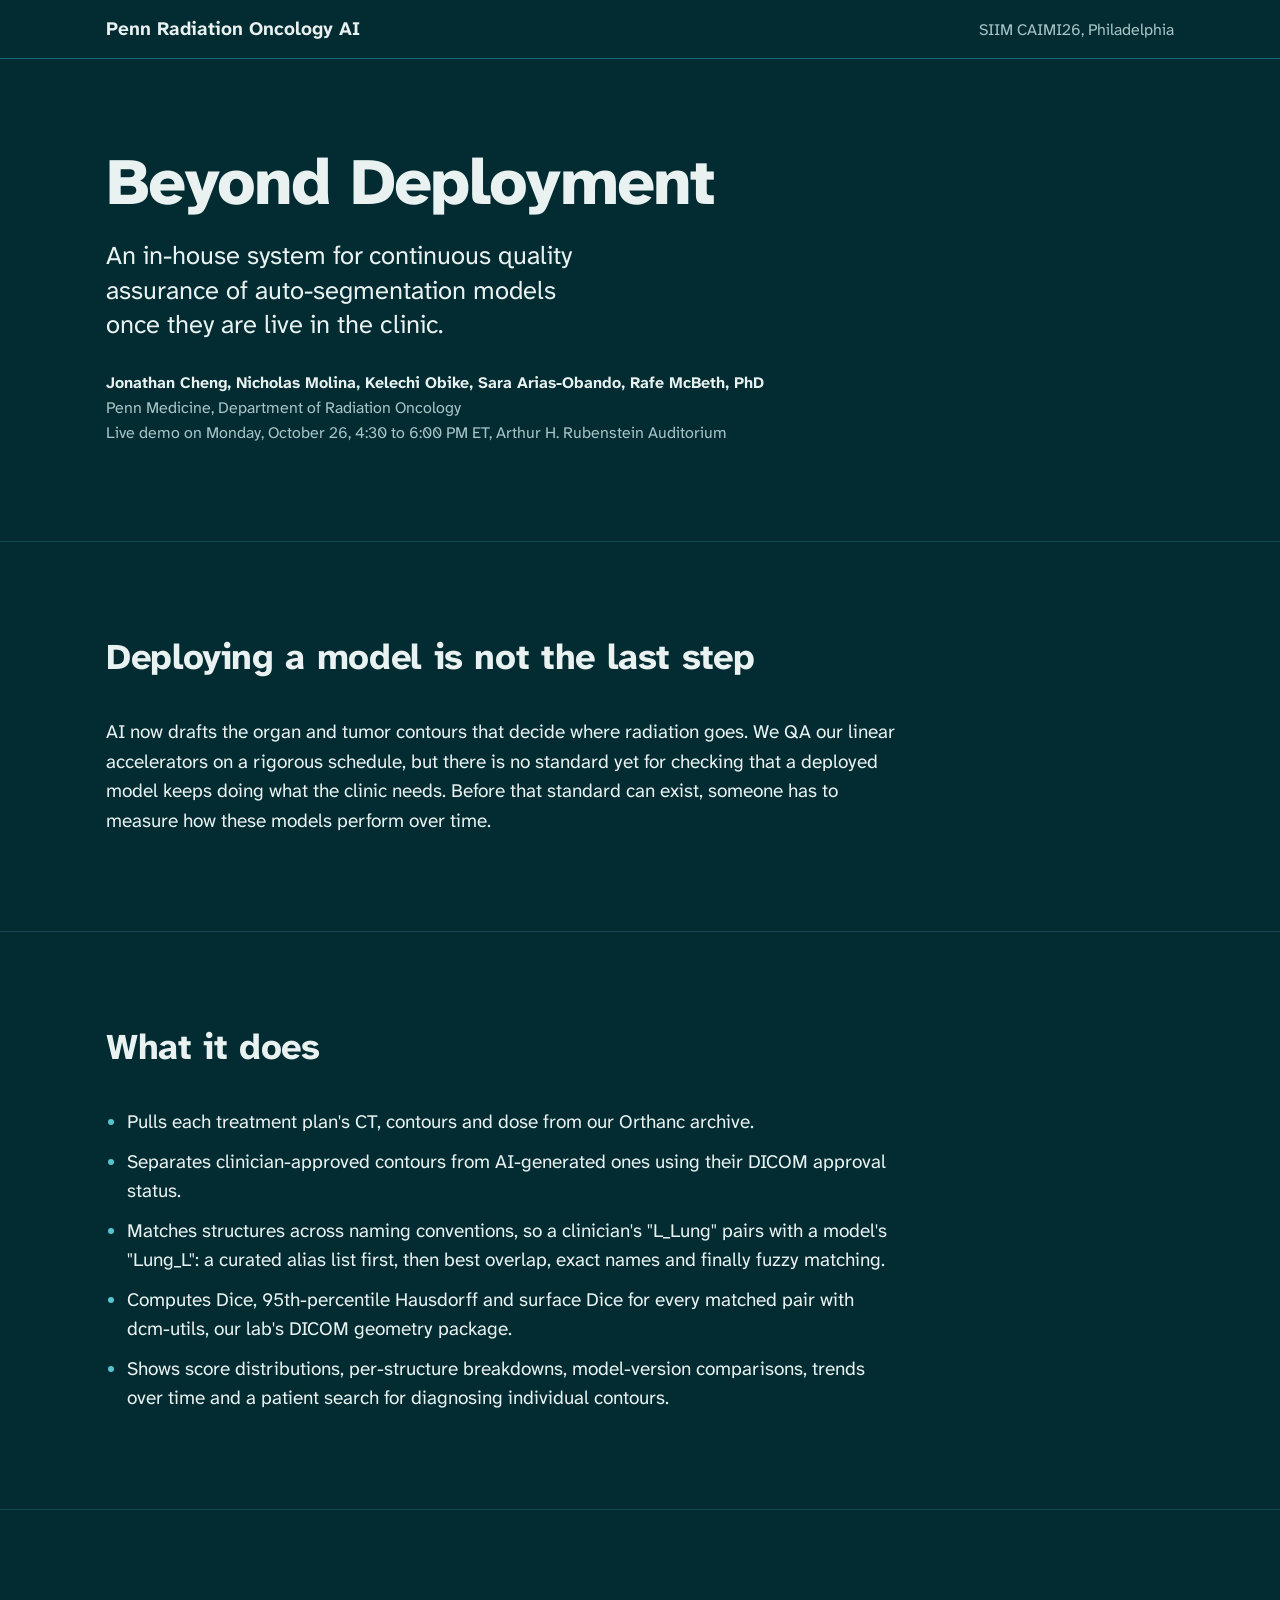
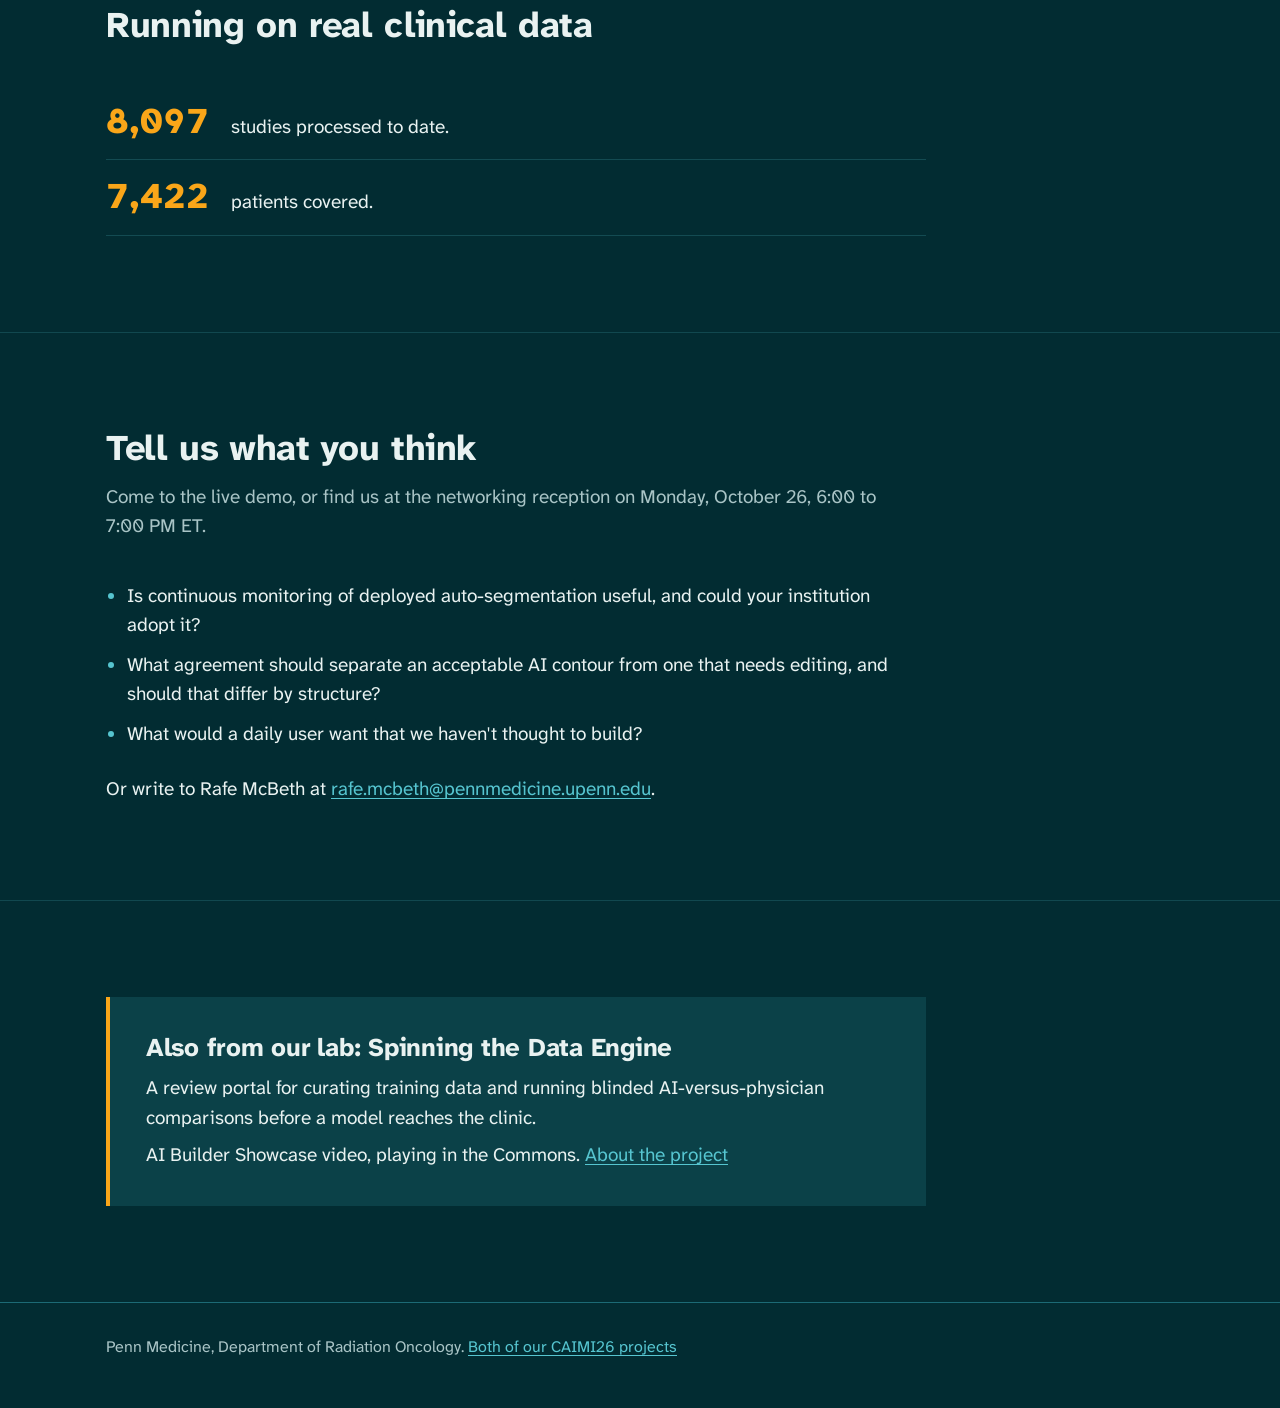
==== beyond-deployment/index.html @ 60953ee3 "feat: CAIMI26 project site with hub, Data Engine and Beyond Deployment pages" ====
<!doctype html>
<html lang="en">
<head>
<meta charset="utf-8">
<meta name="viewport" content="width=device-width, initial-scale=1">
<title>Beyond Deployment · Penn Radiation Oncology AI</title>
<meta name="description" content="An in-house system for continuous quality assurance of deployed auto-segmentation models. Live demo at SIIM CAIMI26.">
<meta property="og:title" content="Beyond Deployment">
<meta property="og:description" content="Continuous quality assurance for auto-segmentation models once they are live in the clinic.">
<meta name="theme-color" content="#022c32">
<link rel="preload" href="../assets/fonts/AtkinsonHyperlegibleNext.woff2" as="font" type="font/woff2" crossorigin>
<link rel="stylesheet" href="../assets/site.css">
</head>
<body>
<header class="bar">
  <div class="wrap">
    <a href="../">Penn Radiation Oncology AI</a>
    <span class="where">SIIM CAIMI26, Philadelphia</span>
  </div>
</header>

<main>
  <section class="hero">
    <div class="wrap">
      <h1>Beyond Deployment</h1>
      <p class="lede">An in-house system for continuous quality assurance of auto-segmentation models once they are live in the clinic.</p>
      <p class="credits">
        <strong>Jonathan Cheng, Nicholas Molina, Kelechi Obike, Sara Arias-Obando, Rafe McBeth, PhD</strong><br>
        Penn Medicine, Department of Radiation Oncology<br>
        Live demo on Monday, October 26, 4:30 to 6:00 PM ET, Arthur H. Rubenstein Auditorium
      </p>
    </div>
  </section>

  <section aria-labelledby="why">
    <div class="wrap">
      <div class="section-head">
        <h2 id="why">Deploying a model is not the last step</h2>
      </div>
      <div class="prose">
        <p>AI now drafts the organ and tumor contours that decide where radiation goes. We QA our linear accelerators on a rigorous schedule, but there is no standard yet for checking that a deployed model keeps doing what the clinic needs. Before that standard can exist, someone has to measure how these models perform over time.</p>
      </div>
    </div>
  </section>

  <section aria-labelledby="what">
    <div class="wrap">
      <div class="section-head">
        <h2 id="what">What it does</h2>
      </div>
      <ul class="plain">
        <li>Pulls each treatment plan's CT, contours and dose from our Orthanc archive.</li>
        <li>Separates clinician-approved contours from AI-generated ones using their DICOM approval status.</li>
        <li>Matches structures across naming conventions, so a clinician's "L_Lung" pairs with a model's "Lung_L": a curated alias list first, then best overlap, exact names and finally fuzzy matching.</li>
        <li>Computes Dice, 95th-percentile Hausdorff and surface Dice for every matched pair with dcm-utils, our lab's DICOM geometry package.</li>
        <li>Shows score distributions, per-structure breakdowns, model-version comparisons, trends over time and a patient search for diagnosing individual contours.</li>
      </ul>
    </div>
  </section>

  <section aria-labelledby="scale">
    <div class="wrap">
      <div class="section-head">
        <h2 id="scale">Running on real clinical data</h2>
      </div>
      <ul class="results">
        <li><span class="figure">8,097</span><span>studies processed to date.</span></li>
        <li><span class="figure">7,422</span><span>patients covered.</span></li>
      </ul>
    </div>
  </section>

  <section aria-labelledby="ask">
    <div class="wrap">
      <div class="section-head">
        <h2 id="ask">Tell us what you think</h2>
        <p>Come to the live demo, or find us at the networking reception on Monday, October 26, 6:00 to 7:00 PM ET.</p>
      </div>
      <ul class="plain">
        <li>Is continuous monitoring of deployed auto-segmentation useful, and could your institution adopt it?</li>
        <li>What agreement should separate an acceptable AI contour from one that needs editing, and should that differ by structure?</li>
        <li>What would a daily user want that we haven't thought to build?</li>
      </ul>
      <p class="prose contact">Or write to Rafe McBeth at <a href="mailto:rafe.mcbeth@pennmedicine.upenn.edu">rafe.mcbeth@pennmedicine.upenn.edu</a>.</p>
    </div>
  </section>

  <section aria-labelledby="sibling">
    <div class="wrap">
      <div class="sibling">
        <h2 id="sibling">Also from our lab: Spinning the Data Engine</h2>
        <p>A review portal for curating training data and running blinded AI-versus-physician comparisons before a model reaches the clinic.</p>
        <p>AI Builder Showcase video, playing in the Commons. <a href="../data-engine/">About the project</a></p>
      </div>
    </div>
  </section>
</main>

<footer>
  <div class="wrap">Penn Medicine, Department of Radiation Oncology. <a href="../">Both of our CAIMI26 projects</a></div>
</footer>
</body>
</html>
---- assets/site.css ----
/* Penn Radiation Oncology AI at SIIM CAIMI26.
   Palette continues the CAIMI26 template the showcase video uses, so a
   visitor who scans the QR on the video lands somewhere that looks the same. */

@font-face {
  font-family: "Atkinson Hyperlegible Next";
  src: url("fonts/AtkinsonHyperlegibleNext.woff2") format("woff2");
  font-weight: 200 800;
  font-display: swap;
}

:root {
  --deep: #022c32;     /* page */
  --tide: #0b4148;     /* raised surfaces */
  --teal: #1c6a75;     /* rules, quiet fills */
  --cyan: #56c5d0;     /* links, the loop line */
  --marker: #faa619;   /* focus, the one primary action */
  --bone: #e9f2f1;     /* text */
  --mist: #a9c4c6;     /* secondary text */

  --measure: 66ch;
  --gutter: clamp(20px, 5vw, 56px);
  --step--1: clamp(0.94rem, 0.92rem + 0.1vw, 1rem);
  --step-0: clamp(1.06rem, 1rem + 0.25vw, 1.19rem);
  --step-1: clamp(1.3rem, 1.18rem + 0.55vw, 1.6rem);
  --step-2: clamp(1.6rem, 1.38rem + 1.1vw, 2.25rem);
  --step-3: clamp(2.3rem, 1.7rem + 3vw, 4.6rem);
}

* { box-sizing: border-box; }

html { -webkit-text-size-adjust: 100%; }

body {
  margin: 0;
  background: var(--deep);
  color: var(--bone);
  font-family: "Atkinson Hyperlegible Next", system-ui, sans-serif;
  font-size: var(--step-0);
  line-height: 1.55;
}

img { display: block; max-width: 100%; height: auto; }

a { color: var(--cyan); text-underline-offset: 0.18em; text-decoration-thickness: 1px; }
a:hover { text-decoration-thickness: 2px; }

:focus-visible { outline: 3px solid var(--marker); outline-offset: 3px; border-radius: 2px; }

h1, h2, h3 { margin: 0; line-height: 1.08; font-weight: 750; letter-spacing: -0.01em; }
h1 { font-size: var(--step-3); font-weight: 800; letter-spacing: -0.025em; }
h2 { font-size: var(--step-2); }
h3 { font-size: var(--step-1); line-height: 1.2; }
p { margin: 0; }
p + p { margin-top: 0.9em; }

.wrap { width: 100%; max-width: 1180px; margin: 0 auto; padding: 0 var(--gutter); }
.prose { max-width: var(--measure); }
.quiet { color: var(--mist); }

/* Site bar */
.bar { border-bottom: 1px solid var(--teal); }
.bar .wrap { display: flex; flex-wrap: wrap; gap: 6px 20px; align-items: baseline; justify-content: space-between; padding-top: 14px; padding-bottom: 14px; }
.bar a { color: var(--bone); text-decoration: none; font-weight: 700; }
.bar a:hover { color: var(--cyan); }
.bar .where { color: var(--mist); font-size: var(--step--1); }

/* Page rhythm: every block is a section; spacing lives here only. */
main > section { padding: clamp(48px, 8vw, 96px) 0; }
main > section + section { border-top: 1px solid rgba(86, 197, 208, 0.18); }
.section-head { max-width: var(--measure); margin-bottom: clamp(24px, 4vw, 40px); }
.section-head p { margin-top: 14px; color: var(--mist); }

/* Hero */
.hero { padding-top: clamp(40px, 7vw, 88px) !important; }
.hero .lede { margin-top: 22px; font-size: var(--step-1); line-height: 1.35; max-width: 30ch; }
.credits { margin-top: 28px; color: var(--mist); font-size: var(--step--1); }
.credits strong { color: var(--bone); font-weight: 700; }

.video {
  margin-top: clamp(32px, 5vw, 56px);
  aspect-ratio: 16 / 9;
  background: var(--tide);
  border: 1px solid var(--teal);
  display: grid;
  place-items: center;
  text-align: center;
  color: var(--mist);
  padding: 24px;
}
.video video { width: 100%; height: 100%; }

/* The blinded reveal */
.reveal { display: grid; gap: clamp(24px, 4vw, 48px); align-items: start; }
@media (min-width: 880px) { .reveal { grid-template-columns: minmax(0, 1.1fr) minmax(0, 1fr); } }

.reveal figure { margin: 0; }
.reveal .frame { position: relative; aspect-ratio: 1; background: #000; overflow: hidden; }
.reveal .frame img { position: absolute; inset: 0; width: 100%; height: 100%; object-fit: cover; opacity: 0; transition: opacity 160ms ease; }
.reveal .frame img.on { opacity: 1; }
.reveal figcaption { margin-top: 10px; color: var(--mist); font-size: var(--step--1); }

.toggle { display: inline-flex; border: 1px solid var(--teal); border-radius: 999px; padding: 3px; margin-bottom: 14px; }
.toggle button {
  font: inherit; font-size: var(--step--1); font-weight: 700;
  color: var(--mist); background: none; border: 0; border-radius: 999px;
  padding: 8px 16px; cursor: pointer;
}
.toggle button[aria-checked="true"] { background: var(--teal); color: var(--bone); }

.sides { list-style: none; margin: 0; padding: 0; display: grid; gap: 14px; }
.side { padding: 16px 18px; background: var(--tide); }
.side .head { display: flex; align-items: center; justify-content: space-between; gap: 12px; }
.swatches { display: inline-flex; gap: 6px; }
.swatches i { width: 22px; height: 6px; border-radius: 3px; }
.side .name { font-weight: 800; font-size: var(--step-1); }
.side .who { color: var(--mist); }
.side .who.revealed { color: var(--bone); }

.reveal-btn {
  margin-top: 20px;
  font: inherit; font-weight: 800;
  color: var(--deep); background: var(--marker);
  border: 0; border-radius: 6px; padding: 14px 22px; cursor: pointer;
}
.reveal-btn[aria-pressed="true"] { background: none; color: var(--marker); box-shadow: inset 0 0 0 2px var(--marker); }

.dice { margin-top: 22px; border-collapse: collapse; width: 100%; max-width: 420px; }
.dice caption { text-align: left; color: var(--mist); font-size: var(--step--1); padding-bottom: 6px; }
.dice th, .dice td { text-align: left; padding: 8px 0; border-bottom: 1px solid rgba(86, 197, 208, 0.2); }
.dice td { font-variant-numeric: tabular-nums; font-weight: 700; }
.dice[hidden] { display: none; }
.note { margin-top: 18px; color: var(--mist); font-size: var(--step--1); max-width: 52ch; }

/* The engine loop, unrolled: one line through four stops that bends back */
.loop { list-style: none; margin: 0; padding: 0; position: relative; }
.loop::before {
  content: ""; position: absolute; left: 11px; top: 14px; bottom: 54px;
  width: 2px; background: var(--cyan);
}
.stop { position: relative; padding-left: 48px; display: grid; gap: 18px; }
.stop + .stop { margin-top: clamp(40px, 6vw, 72px); }
.stop::before {
  content: ""; position: absolute; left: 0; top: 4px;
  width: 24px; height: 24px; border-radius: 50%;
  background: var(--deep); border: 3px solid var(--cyan);
}
.stop h3 { color: var(--bone); }
.stop .prose { color: var(--bone); }
.stop .shot { border: 1px solid var(--teal); background: var(--tide); }
.stop .shot.missing { aspect-ratio: 16 / 9; display: grid; place-items: center; color: var(--mist); font-size: var(--step--1); padding: 16px; text-align: center; }
@media (min-width: 880px) {
  .stop { grid-template-columns: minmax(0, 0.9fr) minmax(0, 1.1fr); align-items: start; gap: 40px; }
}
.loop-back { position: relative; padding-left: 48px; margin-top: 40px; color: var(--mist); }
.loop-back::before {
  /* the line turns and heads back up to the first stop */
  content: ""; position: absolute; left: 11px; top: -40px; width: 22px; height: 52px;
  border-left: 2px solid var(--cyan); border-bottom: 2px solid var(--cyan); border-bottom-left-radius: 14px;
}

/* Results */
.results { list-style: none; margin: 0; padding: 0; display: grid; gap: 0; max-width: 820px; }
.results li { display: grid; grid-template-columns: minmax(5.5ch, auto) 1fr; gap: 6px 22px; align-items: baseline; padding: 18px 0; border-bottom: 1px solid rgba(86, 197, 208, 0.2); }
.results .figure { font-size: var(--step-2); font-weight: 800; color: var(--marker); font-variant-numeric: tabular-nums; line-height: 1; }
.cite { margin-top: 28px; max-width: var(--measure); color: var(--mist); font-size: var(--step--1); }

/* Lists of asks, stack, schedule */
.plain { margin: 0; padding-left: 1.1em; max-width: var(--measure); }
.plain li + li { margin-top: 10px; }
.plain li::marker { color: var(--cyan); }

/* Hub: the lab lifecycle */
.lifecycle { display: grid; gap: 10px; margin: 0; padding: 0; list-style: none; }
.lifecycle li { display: flex; align-items: center; gap: 14px; }
.lifecycle .dot { flex: none; width: 18px; height: 18px; border-radius: 50%; border: 3px solid var(--cyan); }
.lifecycle .stage { font-weight: 800; font-size: var(--step-1); }
.lifecycle .by { color: var(--mist); font-size: var(--step--1); }
.lifecycle li[data-project="engine"] .dot { background: var(--cyan); }
.lifecycle li[data-project="qa"] .dot { background: var(--marker); border-color: var(--marker); }
@media (min-width: 880px) {
  .lifecycle { grid-template-columns: repeat(5, 1fr); gap: 0; position: relative; }
  .lifecycle::before { content: ""; position: absolute; left: 9px; right: 9px; top: 9px; height: 2px; background: var(--cyan); }
  .lifecycle li { flex-direction: column; align-items: flex-start; gap: 10px; position: relative; }
}

.projects { display: grid; gap: clamp(28px, 5vw, 56px); }
@media (min-width: 880px) { .projects { grid-template-columns: 1fr 1fr; } }
.project { border-top: 4px solid var(--cyan); padding-top: 22px; }
.project[data-project="qa"] { border-top-color: var(--marker); }
.project p { margin-top: 12px; }
.project .when { color: var(--mist); }
.project .go { display: inline-block; margin-top: 18px; font-weight: 800; }

.sibling { background: var(--tide); padding: clamp(22px, 4vw, 36px); border-left: 4px solid var(--marker); max-width: 820px; }
.sibling p + p { margin-top: 8px; }

footer { border-top: 1px solid var(--teal); padding: 32px 0 48px; color: var(--mist); font-size: var(--step--1); }

@media (prefers-reduced-motion: reduce) {
  .reveal .frame img { transition: none; }
}
.sibling h2 { font-size: var(--step-1); line-height: 1.2; }
.sibling h2 + p { margin-top: 10px; }
.sr-only { position: absolute; width: 1px; height: 1px; padding: 0; margin: -1px; overflow: hidden; clip: rect(0 0 0 0); white-space: nowrap; border: 0; }
.contact { margin-top: 26px; }
.contact a { overflow-wrap: anywhere; }
@media (min-width: 880px) { .stop:not(:has(.shot)) { grid-template-columns: minmax(0, 0.9fr); } }
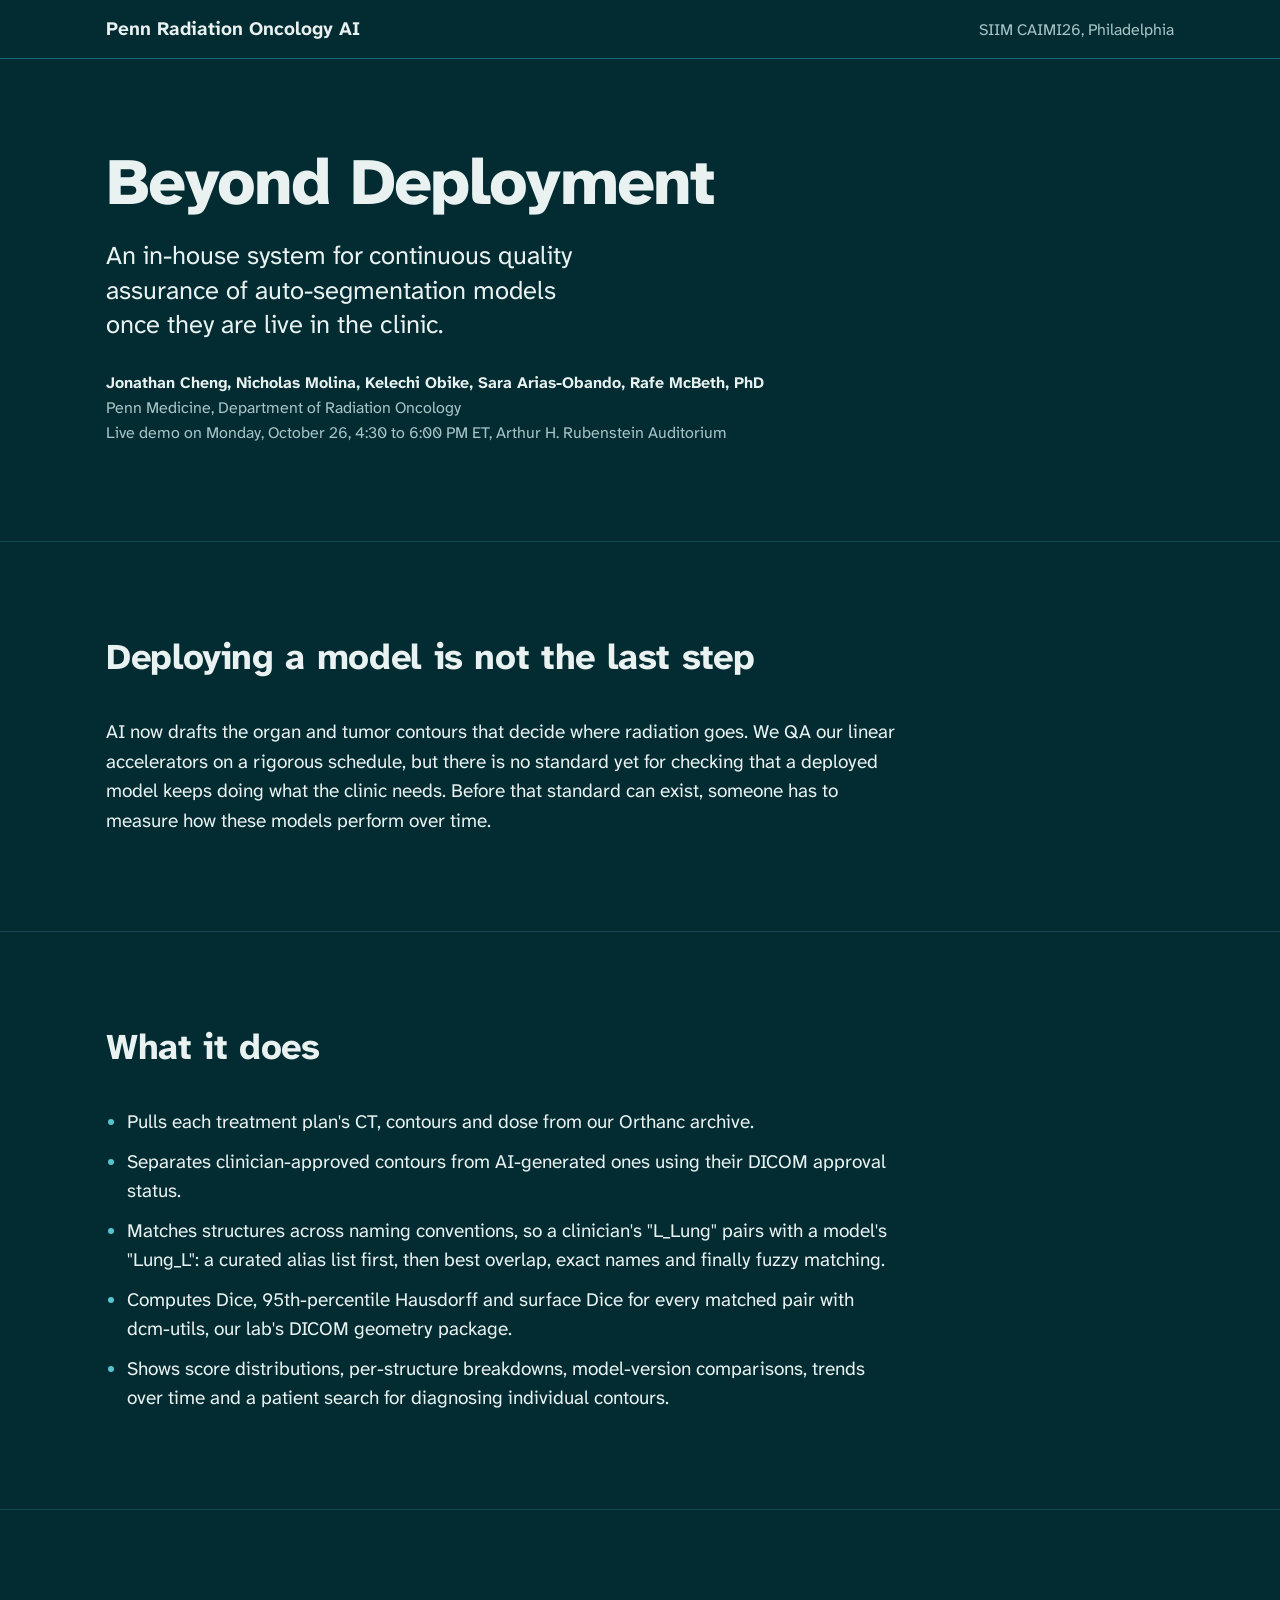
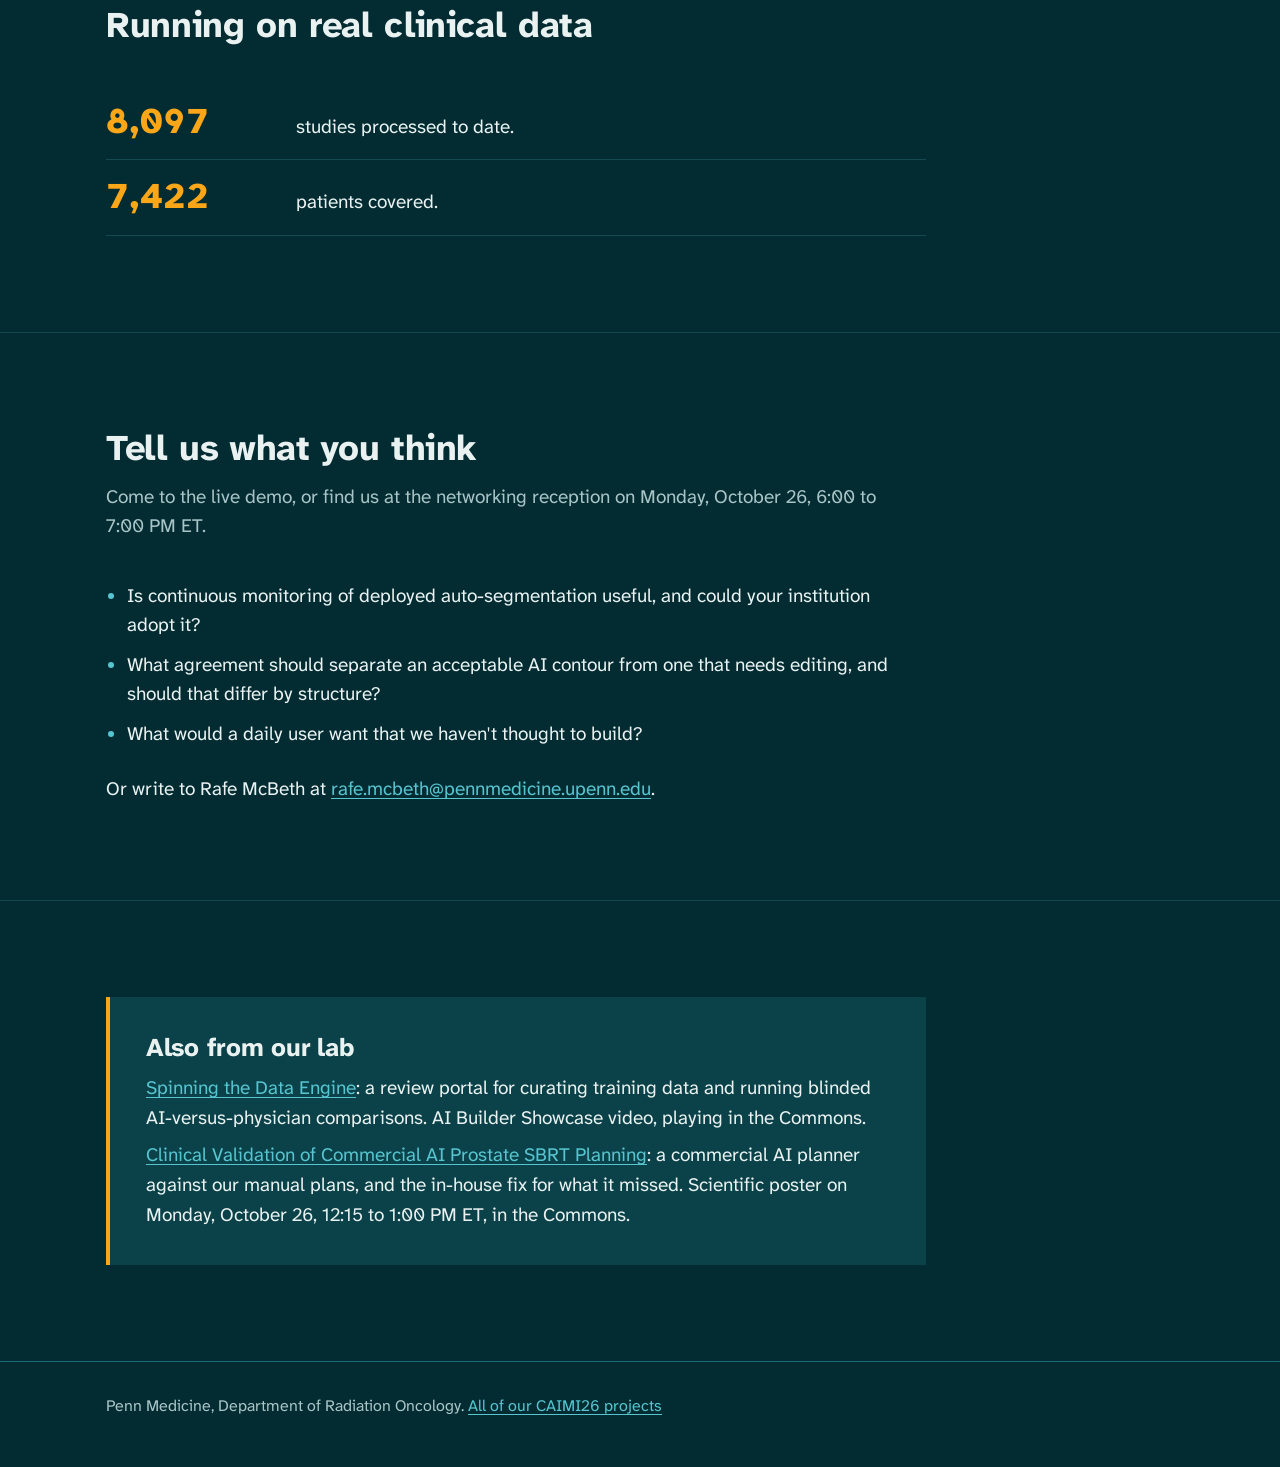
==== commit 0216114e: "feat: add the AI prostate SBRT planning poster, with its own page and a place on the hub" ====
--- a/beyond-deployment/index.html
+++ b/beyond-deployment/index.html
@@ -88,16 +88,16 @@
   <section aria-labelledby="sibling">
     <div class="wrap">
       <div class="sibling">
-        <h2 id="sibling">Also from our lab: Spinning the Data Engine</h2>
-        <p>A review portal for curating training data and running blinded AI-versus-physician comparisons before a model reaches the clinic.</p>
-        <p>AI Builder Showcase video, playing in the Commons. <a href="../data-engine/">About the project</a></p>
+        <h2 id="sibling">Also from our lab</h2>
+        <p><a href="../data-engine/">Spinning the Data Engine</a>: a review portal for curating training data and running blinded AI-versus-physician comparisons. AI Builder Showcase video, playing in the Commons.</p>
+        <p><a href="../prostate-sbrt/">Clinical Validation of Commercial AI Prostate SBRT Planning</a>: a commercial AI planner against our manual plans, and the in-house fix for what it missed. Scientific poster on Monday, October 26, 12:15 to 1:00 PM ET, in the Commons.</p>
       </div>
     </div>
   </section>
 </main>
 
 <footer>
-  <div class="wrap">Penn Medicine, Department of Radiation Oncology. <a href="../">Both of our CAIMI26 projects</a></div>
+  <div class="wrap">Penn Medicine, Department of Radiation Oncology. <a href="../">All of our CAIMI26 projects</a></div>
 </footer>
 </body>
 </html>
--- a/assets/site.css
+++ b/assets/site.css
@@ -161,7 +161,8 @@
 
 /* Results */
 .results { list-style: none; margin: 0; padding: 0; display: grid; gap: 0; max-width: 820px; }
-.results li { display: grid; grid-template-columns: minmax(5.5ch, auto) 1fr; gap: 6px 22px; align-items: baseline; padding: 18px 0; border-bottom: 1px solid rgba(86, 197, 208, 0.2); }
+.results li { display: grid; grid-template-columns: 1fr; gap: 6px 22px; align-items: baseline; padding: 18px 0; border-bottom: 1px solid rgba(86, 197, 208, 0.2); }
+@media (min-width: 600px) { .results li { grid-template-columns: 10.5rem 1fr; } }
 .results .figure { font-size: var(--step-2); font-weight: 800; color: var(--marker); font-variant-numeric: tabular-nums; line-height: 1; }
 .cite { margin-top: 28px; max-width: var(--measure); color: var(--mist); font-size: var(--step--1); }
 
@@ -185,9 +186,10 @@
 }
 
 .projects { display: grid; gap: clamp(28px, 5vw, 56px); }
-@media (min-width: 880px) { .projects { grid-template-columns: 1fr 1fr; } }
+@media (min-width: 1000px) { .projects { grid-template-columns: repeat(3, minmax(0, 1fr)); } }
 .project { border-top: 4px solid var(--cyan); padding-top: 22px; }
 .project[data-project="qa"] { border-top-color: var(--marker); }
+.project[data-project="sbrt"] { border-top-color: var(--bone); }
 .project p { margin-top: 12px; }
 .project .when { color: var(--mist); }
 .project .go { display: inline-block; margin-top: 18px; font-weight: 800; }
@@ -206,3 +208,10 @@
 .contact { margin-top: 26px; }
 .contact a { overflow-wrap: anywhere; }
 @media (min-width: 880px) { .stop:not(:has(.shot)) { grid-template-columns: minmax(0, 0.9fr); } }
+
+/* Charts from a poster: they are drawn on white, so give them a white mat. */
+.charts { display: grid; gap: clamp(24px, 4vw, 40px); margin-top: clamp(32px, 5vw, 56px); align-items: start; }
+@media (min-width: 880px) { .charts { grid-template-columns: minmax(0, 0.8fr) minmax(0, 1.2fr); } }
+.chart { margin: 0; }
+.chart img { background: #fff; padding: 12px; border-radius: 4px; }
+.chart figcaption { margin-top: 10px; color: var(--mist); font-size: var(--step--1); max-width: 52ch; }
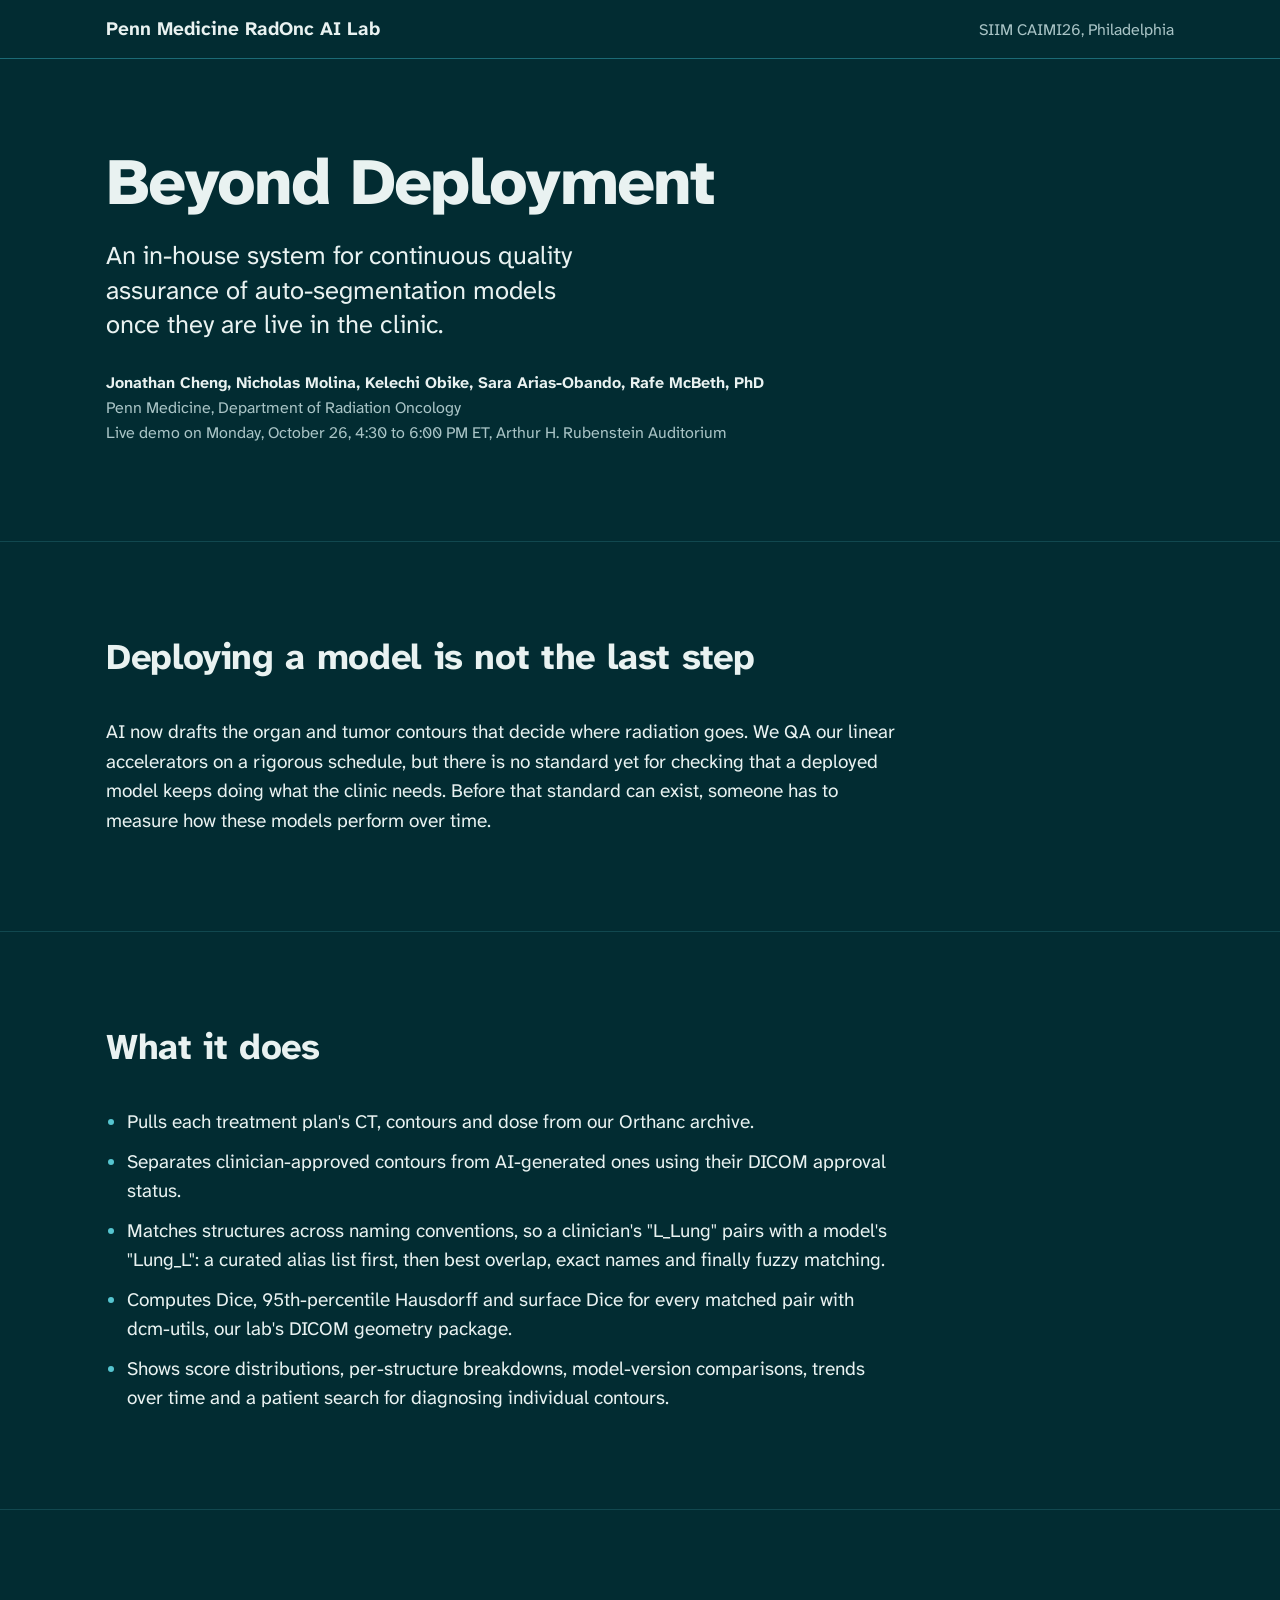
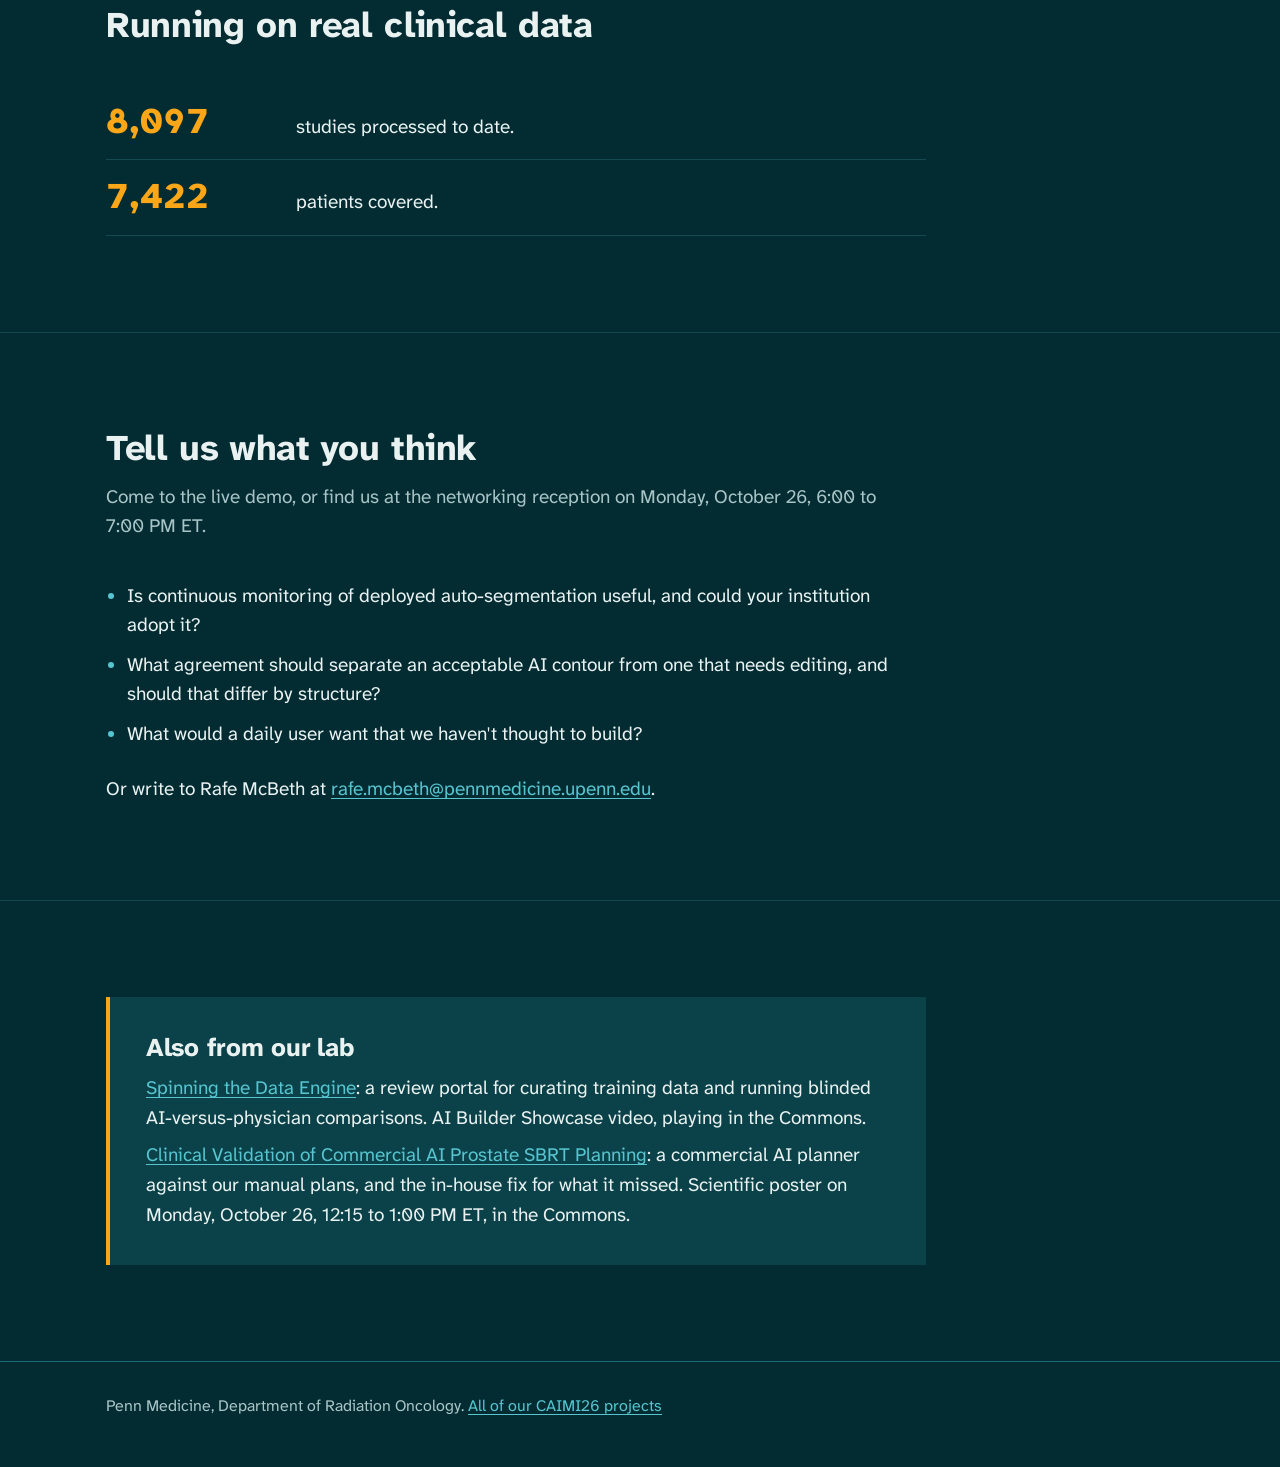
==== commit dbef1945: "chore(ui): put RadOnc AI Lab" ====
--- a/beyond-deployment/index.html
+++ b/beyond-deployment/index.html
@@ -3,7 +3,7 @@
 <head>
 <meta charset="utf-8">
 <meta name="viewport" content="width=device-width, initial-scale=1">
-<title>Beyond Deployment · Penn Radiation Oncology AI</title>
+<title>Beyond Deployment · Penn Medicine RadOnc AI Lab</title>
 <meta name="description" content="An in-house system for continuous quality assurance of deployed auto-segmentation models. Live demo at SIIM CAIMI26.">
 <meta property="og:title" content="Beyond Deployment">
 <meta property="og:description" content="Continuous quality assurance for auto-segmentation models once they are live in the clinic.">
@@ -14,7 +14,7 @@
 <body>
 <header class="bar">
   <div class="wrap">
-    <a href="../">Penn Radiation Oncology AI</a>
+    <a href="../">Penn Medicine RadOnc AI Lab</a>
     <span class="where">SIIM CAIMI26, Philadelphia</span>
   </div>
 </header>
--- a/assets/site.css
+++ b/assets/site.css
@@ -1,4 +1,4 @@
-/* Penn Radiation Oncology AI at SIIM CAIMI26.
+/* Penn Medicine RadOnc AI Lab AI at SIIM CAIMI26.
    Palette continues the CAIMI26 template the showcase video uses, so a
    visitor who scans the QR on the video lands somewhere that looks the same. */
 
@@ -88,7 +88,8 @@
   color: var(--mist);
   padding: 24px;
 }
-.video video { width: 100%; height: 100%; }
+.video video { width: 100%; height: 100%; display: block; background: #000; }
+.video.has-video { padding: 0; }
 
 /* The blinded reveal */
 .reveal { display: grid; gap: clamp(24px, 4vw, 48px); align-items: start; }
@@ -215,3 +216,4 @@
 .chart { margin: 0; }
 .chart img { background: #fff; padding: 12px; border-radius: 4px; }
 .chart figcaption { margin-top: 10px; color: var(--mist); font-size: var(--step--1); max-width: 52ch; }
+.cite + .cite { margin-top: 10px; }
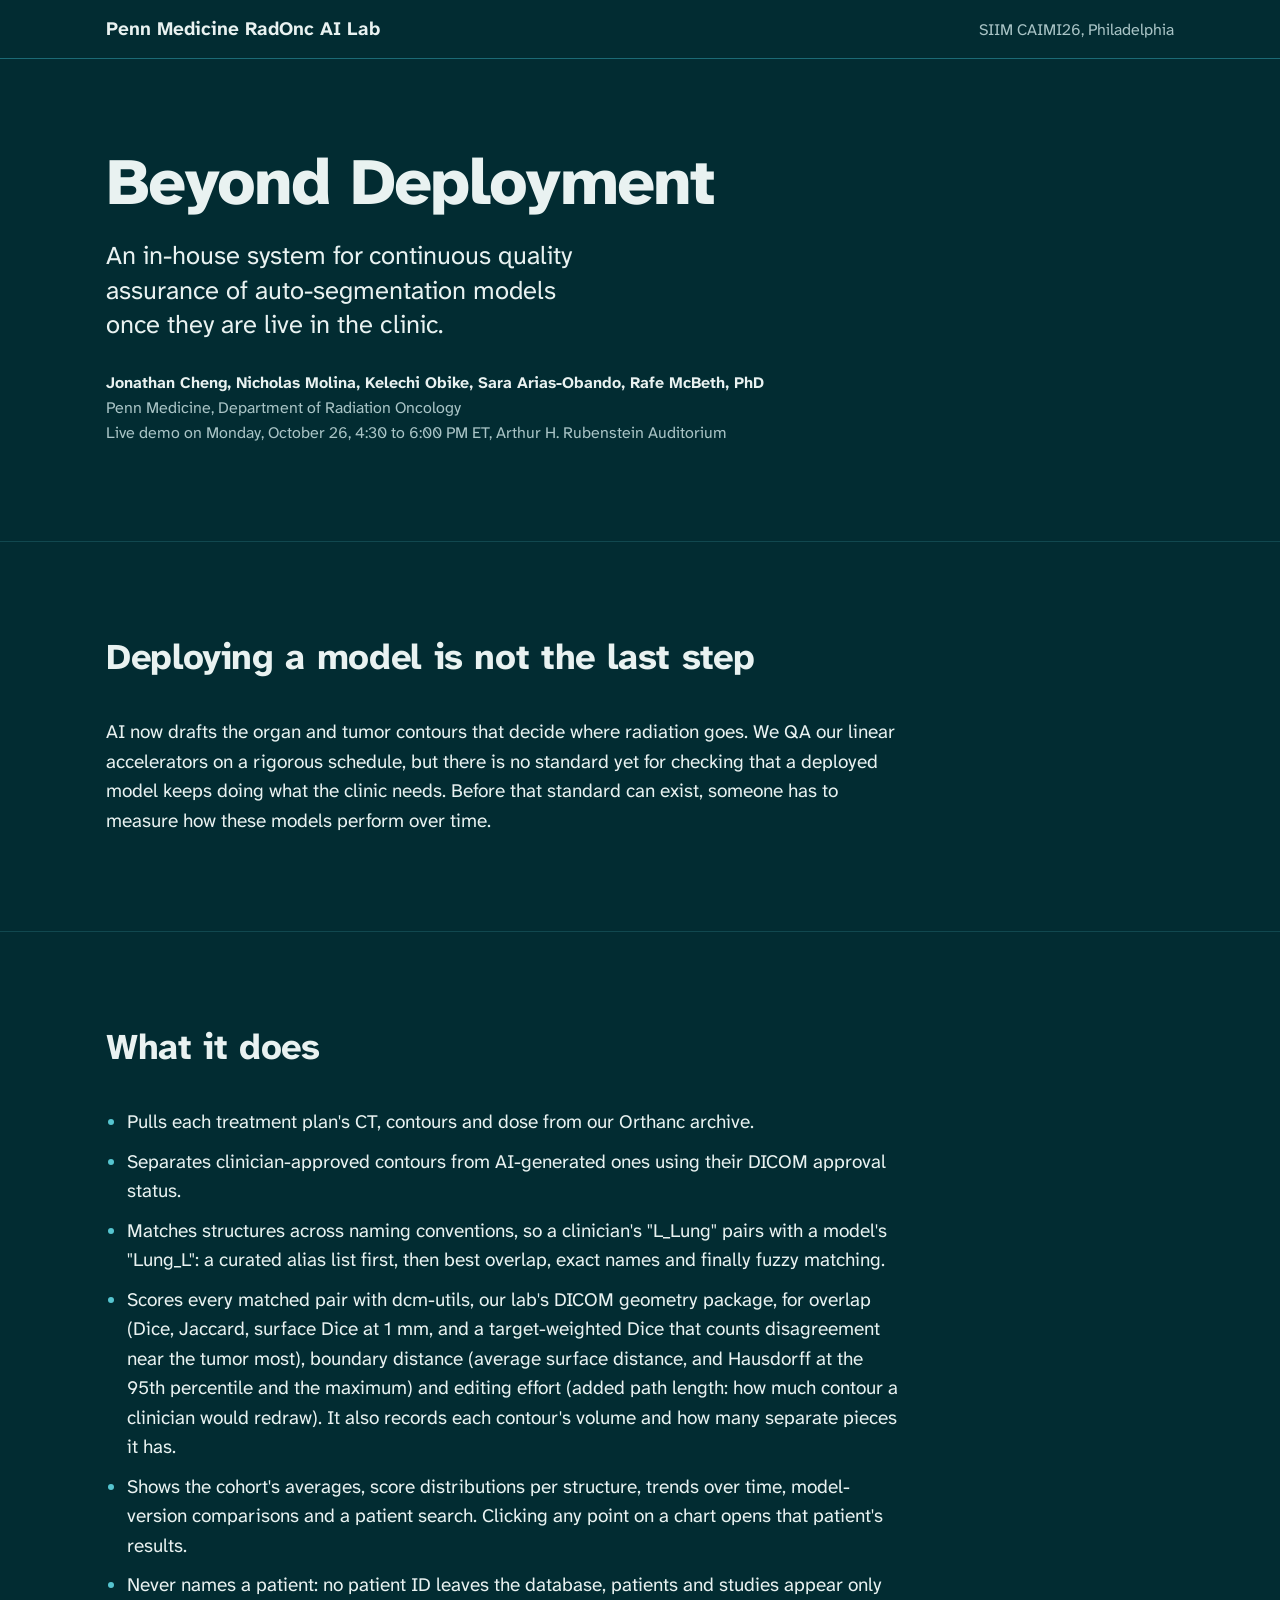
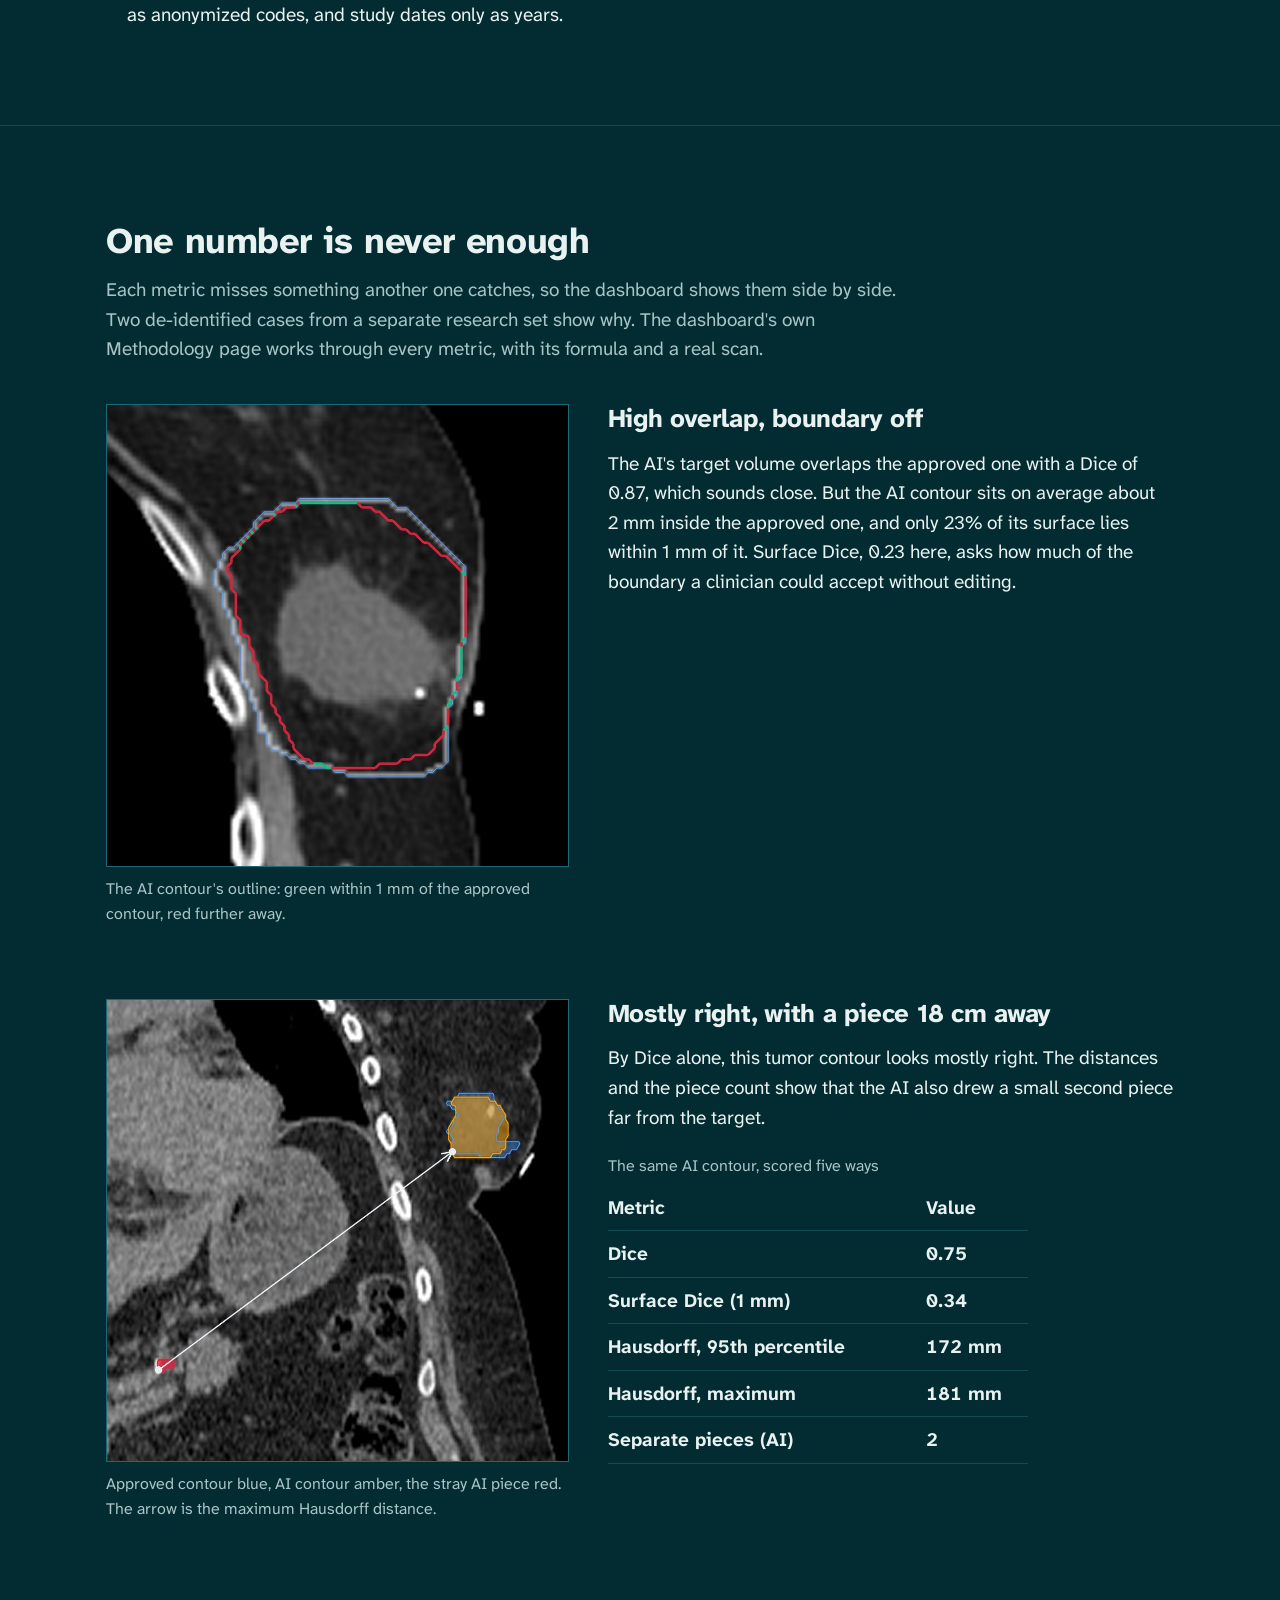
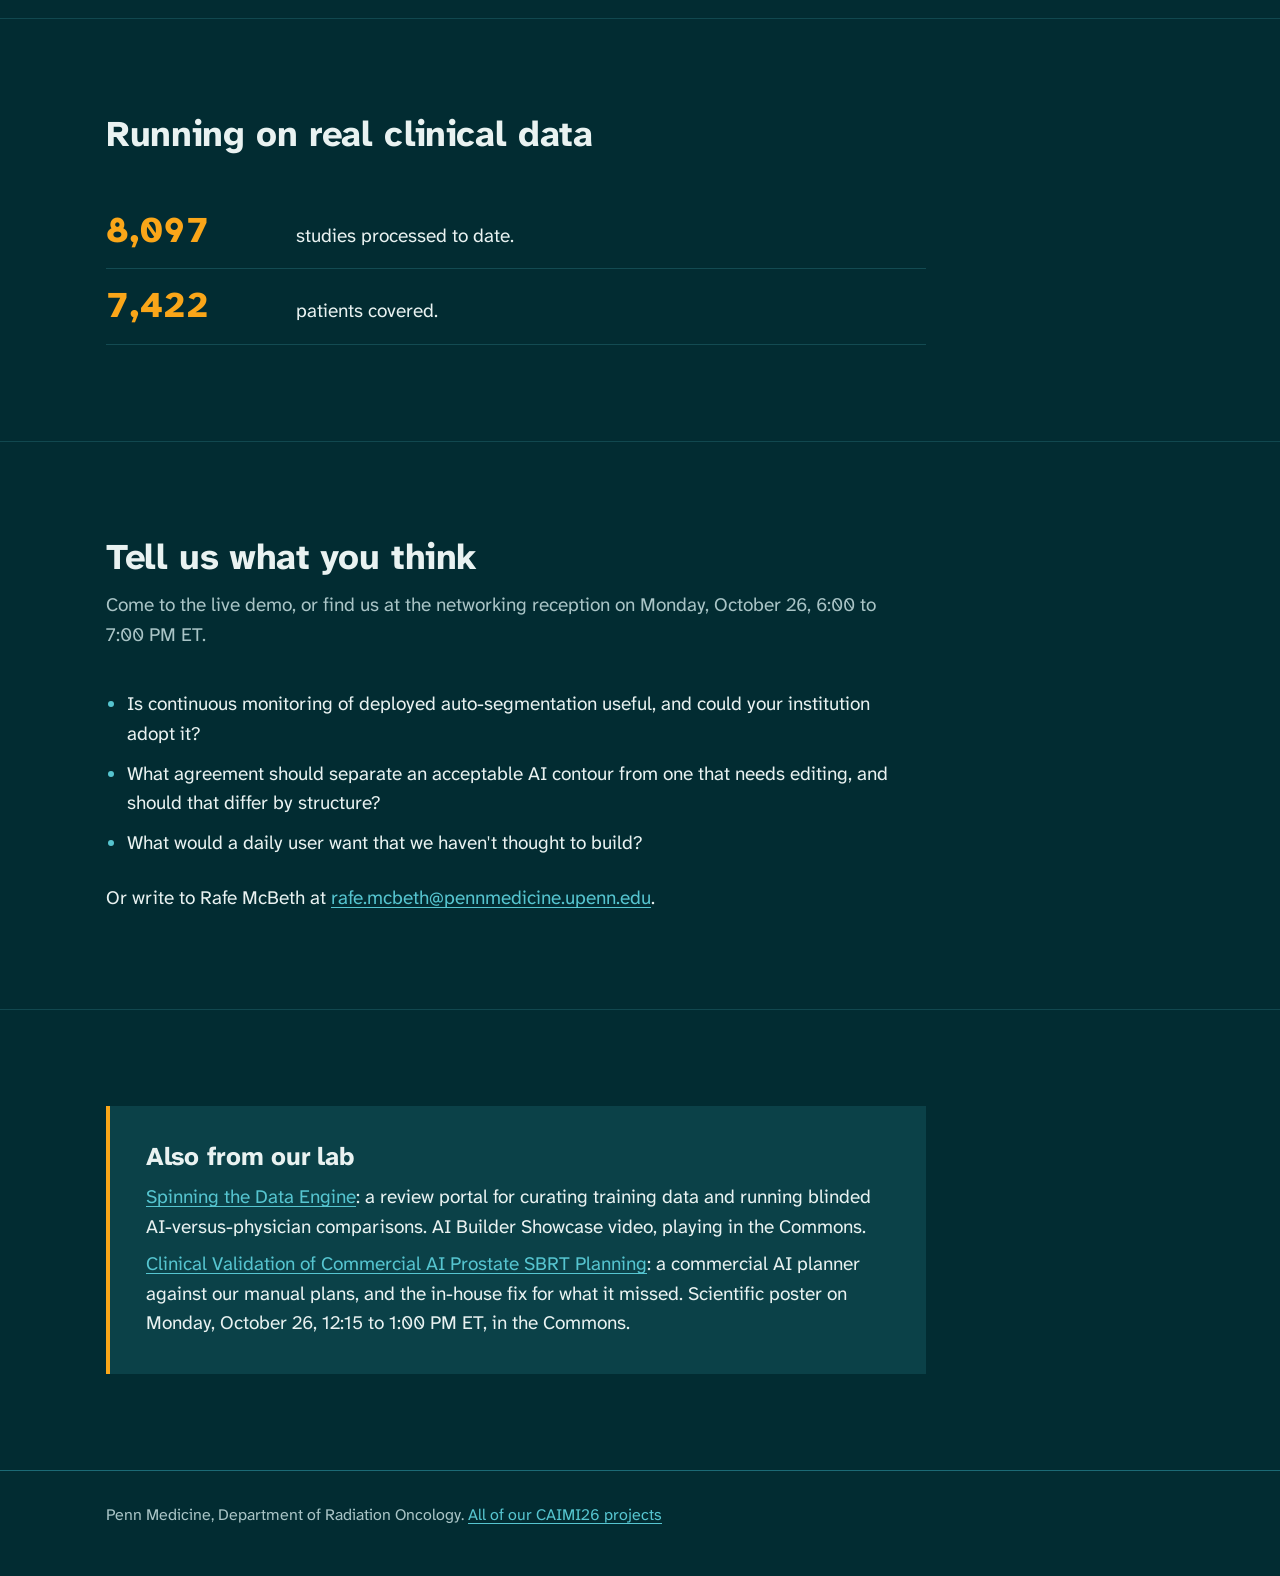
==== commit 9a648359: "feat(beyond-deployment): show why one metric isn't enough and list what the dashboard now measures -" ====
--- a/beyond-deployment/index.html
+++ b/beyond-deployment/index.html
@@ -52,9 +52,52 @@
         <li>Pulls each treatment plan's CT, contours and dose from our Orthanc archive.</li>
         <li>Separates clinician-approved contours from AI-generated ones using their DICOM approval status.</li>
         <li>Matches structures across naming conventions, so a clinician's "L_Lung" pairs with a model's "Lung_L": a curated alias list first, then best overlap, exact names and finally fuzzy matching.</li>
-        <li>Computes Dice, 95th-percentile Hausdorff and surface Dice for every matched pair with dcm-utils, our lab's DICOM geometry package.</li>
-        <li>Shows score distributions, per-structure breakdowns, model-version comparisons, trends over time and a patient search for diagnosing individual contours.</li>
+        <li>Scores every matched pair with dcm-utils, our lab's DICOM geometry package, for overlap (Dice, Jaccard, surface Dice at 1&nbsp;mm, and a target-weighted Dice that counts disagreement near the tumor most), boundary distance (average surface distance, and Hausdorff at the 95th percentile and the maximum) and editing effort (added path length: how much contour a clinician would redraw). It also records each contour's volume and how many separate pieces it has.</li>
+        <li>Shows the cohort's averages, score distributions per structure, trends over time, model-version comparisons and a patient search. Clicking any point on a chart opens that patient's results.</li>
+        <li>Never names a patient: no patient ID leaves the database, patients and studies appear only as anonymized codes, and study dates only as years.</li>
       </ul>
+    </div>
+  </section>
+
+  <section aria-labelledby="metrics">
+    <div class="wrap">
+      <div class="section-head">
+        <h2 id="metrics">One number is never enough</h2>
+        <p>Each metric misses something another one catches, so the dashboard shows them side by side. Two de-identified cases from a separate research set show why. The dashboard's own Methodology page works through every metric, with its formula and a real scan.</p>
+      </div>
+
+      <div class="case">
+        <figure>
+          <img src="img/surface-dice.jpg" alt="A breast target on one CT slice: the AI contour's outline is green where it lies within 1 mm of the approved contour and red where it lies further away, and it is mostly red" width="900" height="900" loading="lazy">
+          <figcaption>The AI contour's outline: green within 1&nbsp;mm of the approved contour, red further away.</figcaption>
+        </figure>
+        <div class="prose">
+          <h3>High overlap, boundary off</h3>
+          <p>The AI's target volume overlaps the approved one with a Dice of 0.87, which sounds close. But the AI contour sits on average about 2&nbsp;mm inside the approved one, and only 23% of its surface lies within 1&nbsp;mm of it. Surface Dice, 0.23 here, asks how much of the boundary a clinician could accept without editing.</p>
+        </div>
+      </div>
+
+      <div class="case">
+        <figure>
+          <img src="img/stray-fragment.jpg" alt="A coronal CT view: the approved tumor contour in blue and the AI contour in amber in the breast, a small red AI piece in the upper abdomen, and a white arrow joining them" width="900" height="900" loading="lazy">
+          <figcaption>Approved contour blue, AI contour amber, the stray AI piece red. The arrow is the maximum Hausdorff distance.</figcaption>
+        </figure>
+        <div class="prose">
+          <h3>Mostly right, with a piece 18&nbsp;cm away</h3>
+          <p>By Dice alone, this tumor contour looks mostly right. The distances and the piece count show that the AI also drew a small second piece far from the target.</p>
+          <table class="dice">
+            <caption>The same AI contour, scored five ways</caption>
+            <thead><tr><th scope="col">Metric</th><th scope="col">Value</th></tr></thead>
+            <tbody>
+              <tr><th scope="row">Dice</th><td>0.75</td></tr>
+              <tr><th scope="row">Surface Dice (1&nbsp;mm)</th><td>0.34</td></tr>
+              <tr><th scope="row">Hausdorff, 95th percentile</th><td>172&nbsp;mm</td></tr>
+              <tr><th scope="row">Hausdorff, maximum</th><td>181&nbsp;mm</td></tr>
+              <tr><th scope="row">Separate pieces (AI)</th><td>2</td></tr>
+            </tbody>
+          </table>
+        </div>
+      </div>
     </div>
   </section>
 
--- a/assets/site.css
+++ b/assets/site.css
@@ -1,4 +1,4 @@
-/* Penn Medicine RadOnc AI Lab AI at SIIM CAIMI26.
+/* Penn Medicine RadOnc AI Lab at SIIM CAIMI26.
    Palette continues the CAIMI26 template the showcase video uses, so a
    visitor who scans the QR on the video lands somewhere that looks the same. */
 
@@ -217,3 +217,12 @@
 .chart img { background: #fff; padding: 12px; border-radius: 4px; }
 .chart figcaption { margin-top: 10px; color: var(--mist); font-size: var(--step--1); max-width: 52ch; }
 .cite + .cite { margin-top: 10px; }
+
+/* Beyond Deployment: a case figure beside what its metrics say. */
+.case { display: grid; gap: clamp(20px, 3vw, 40px); align-items: start; }
+.case + .case { margin-top: clamp(40px, 6vw, 72px); }
+@media (min-width: 880px) { .case { grid-template-columns: minmax(0, 0.9fr) minmax(0, 1.1fr); } }
+.case figure { margin: 0; }
+.case img { width: 100%; border: 1px solid var(--teal); background: #000; }
+.case figcaption { margin-top: 10px; color: var(--mist); font-size: var(--step--1); }
+.case h3 + p { margin-top: 14px; }
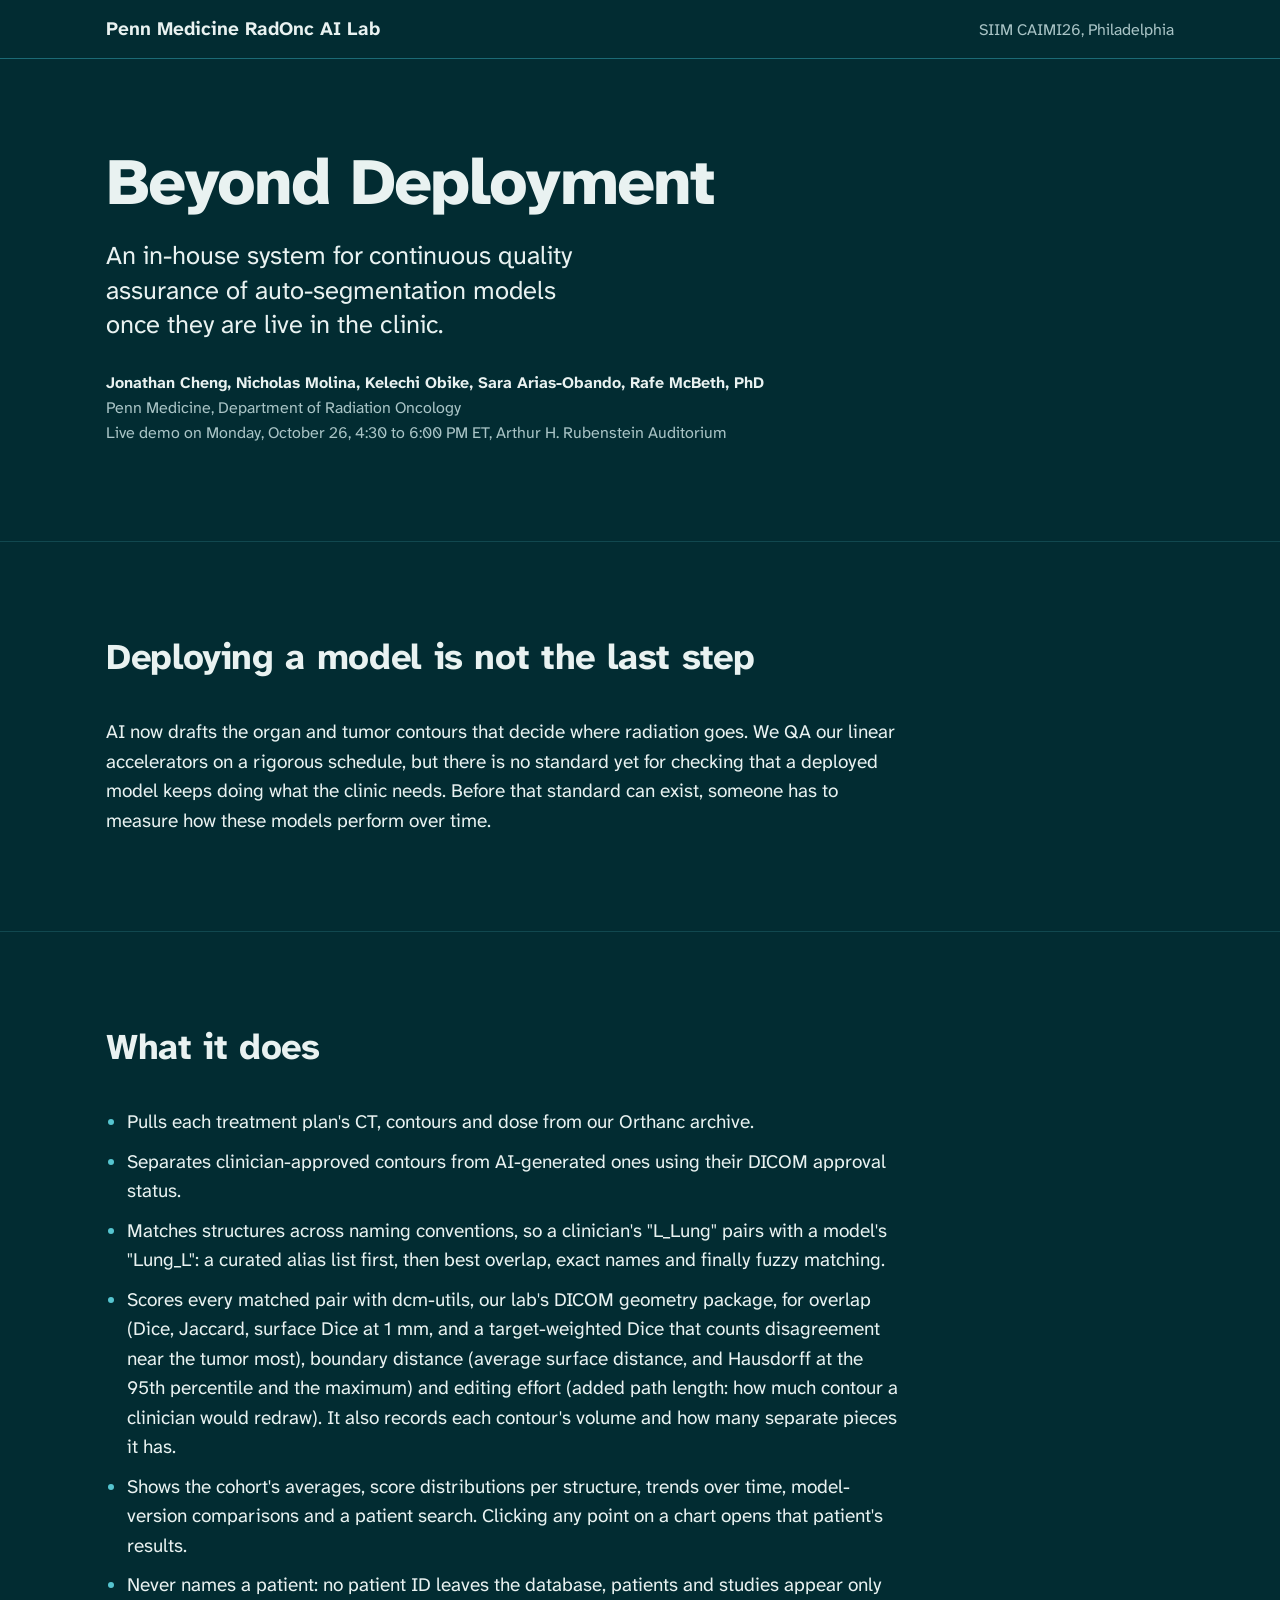
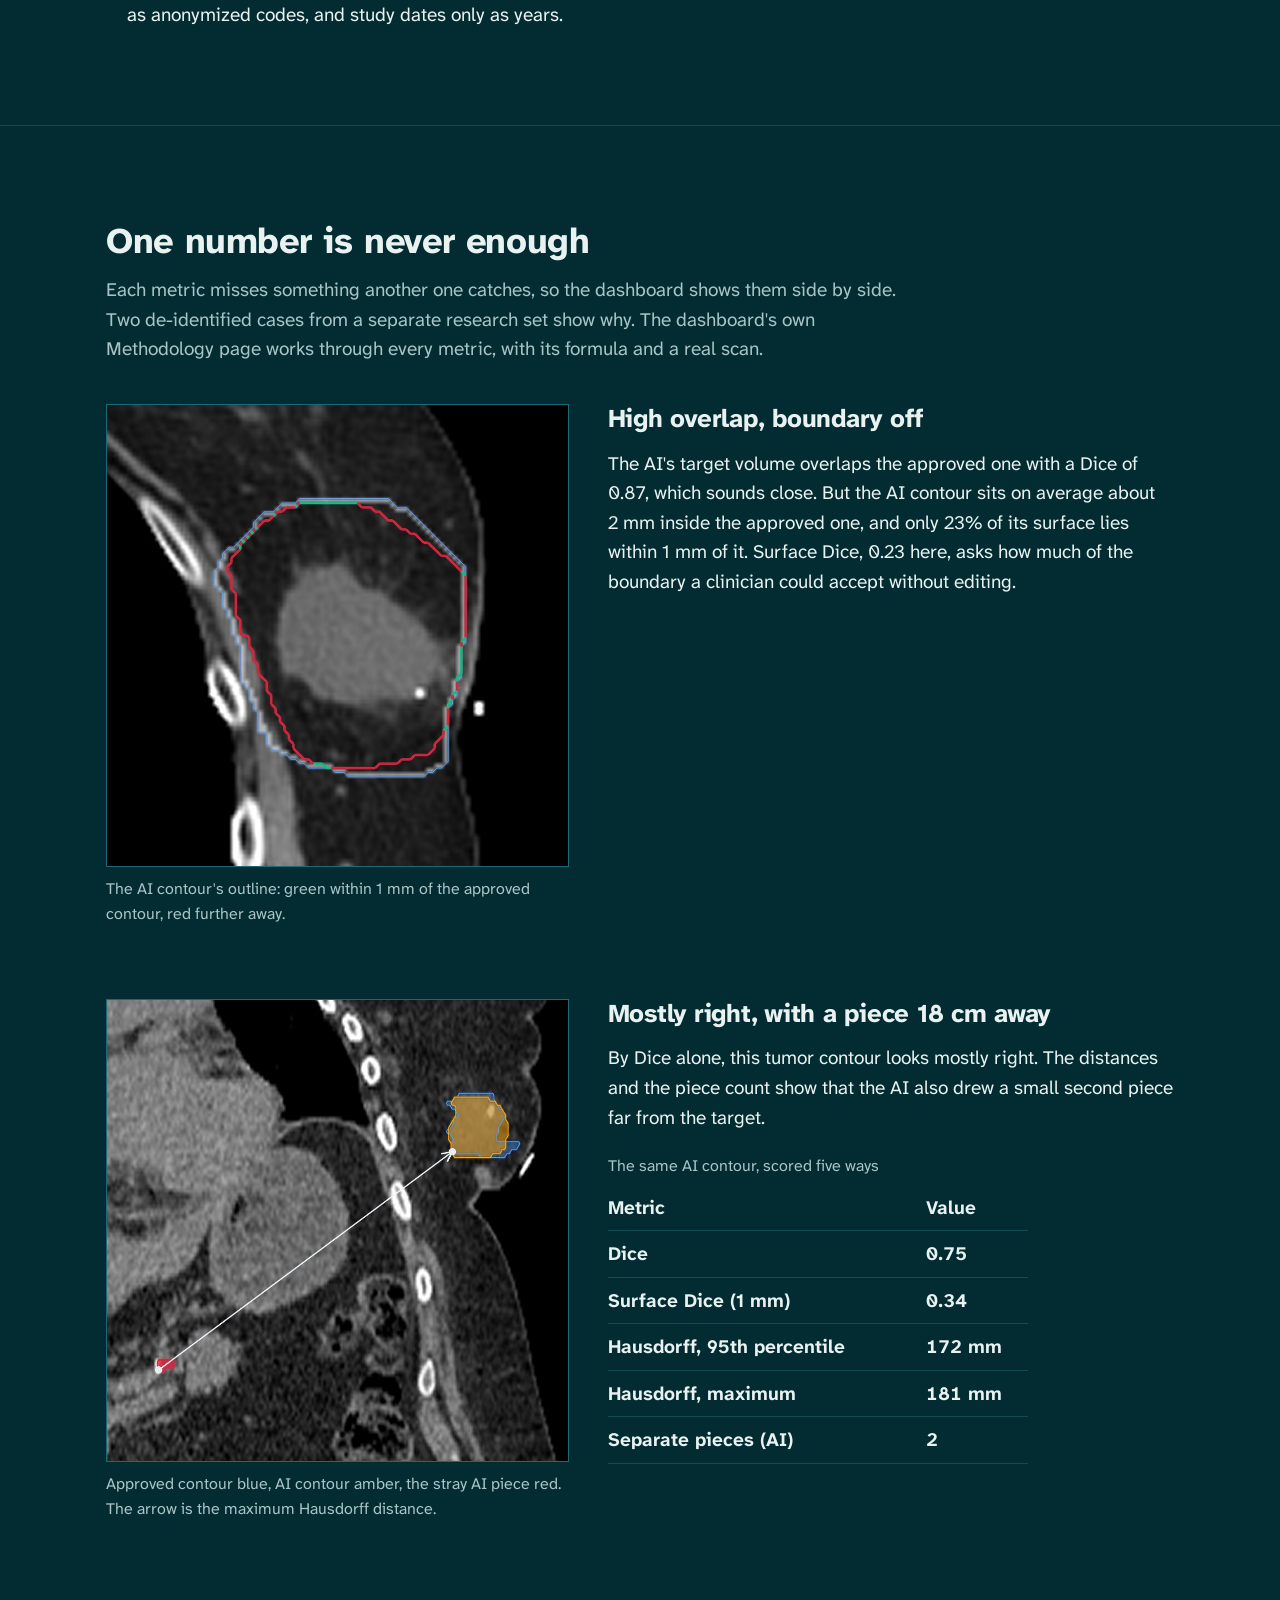
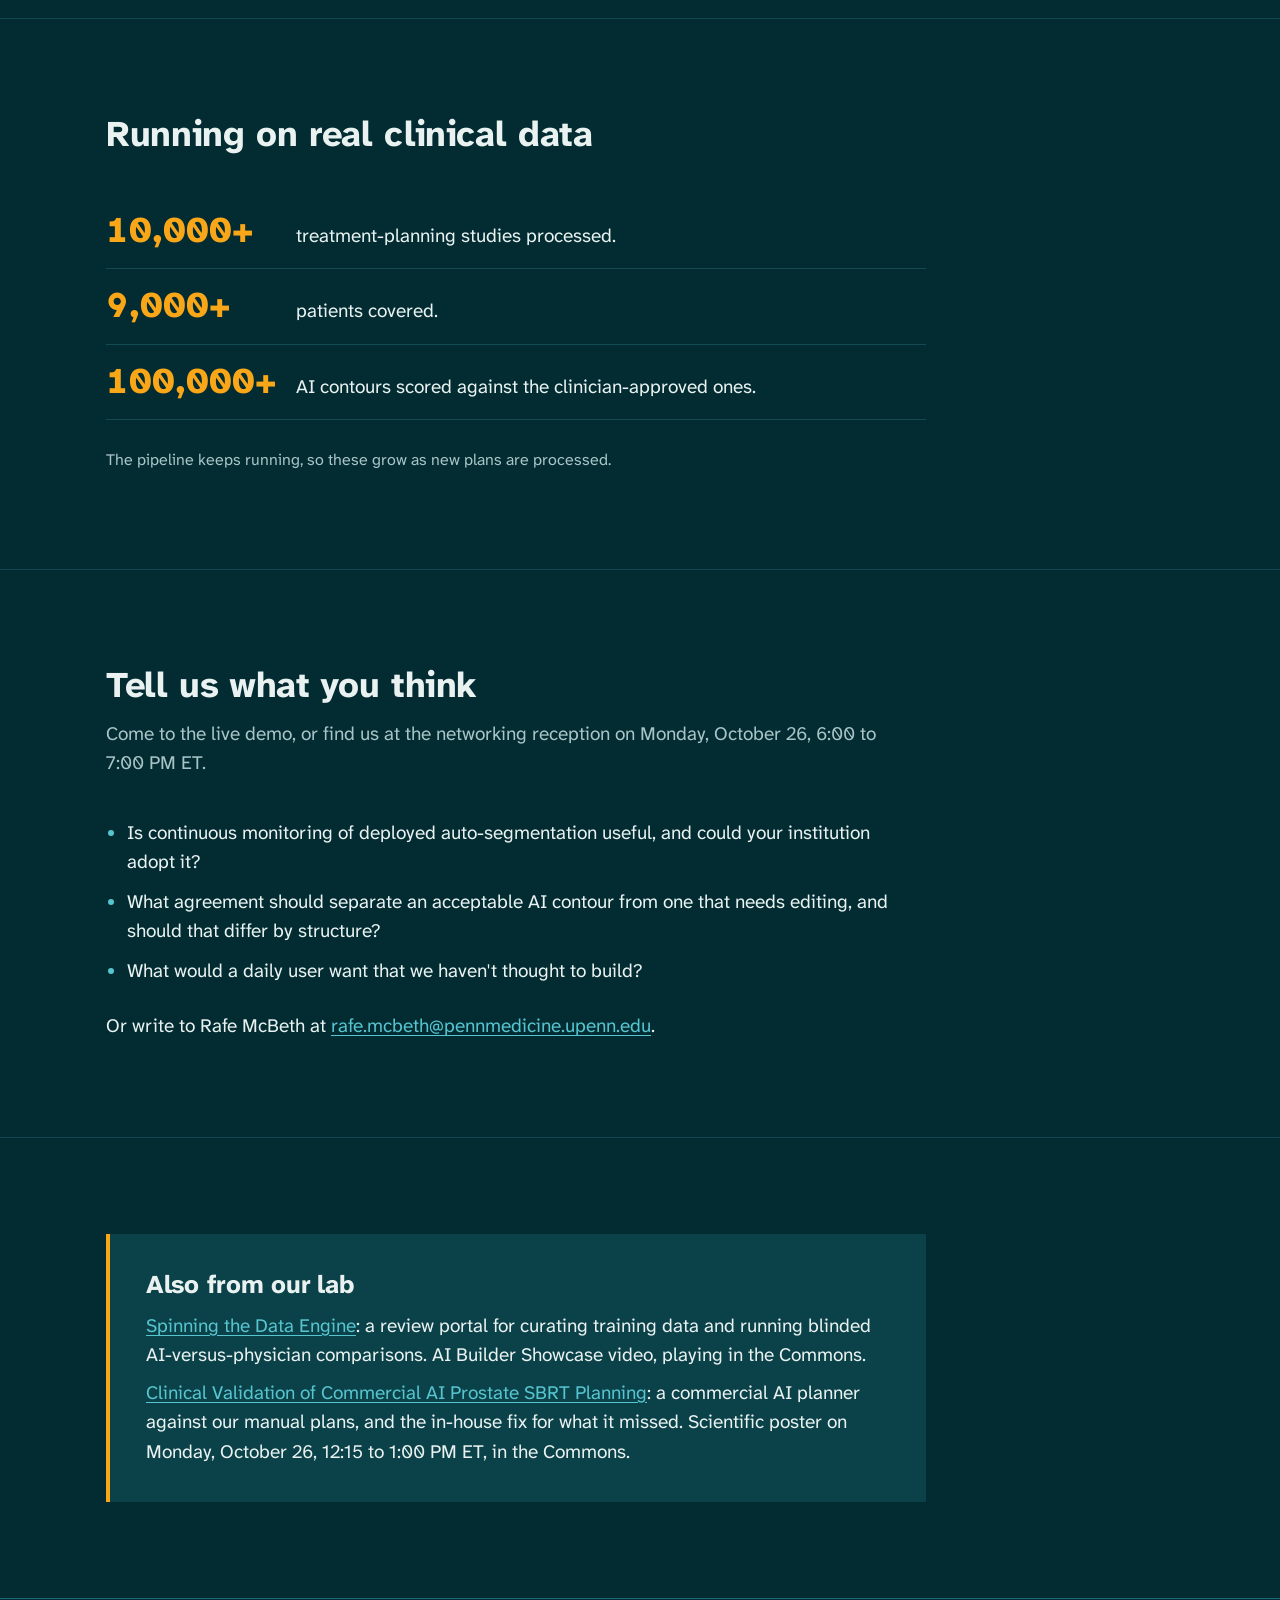
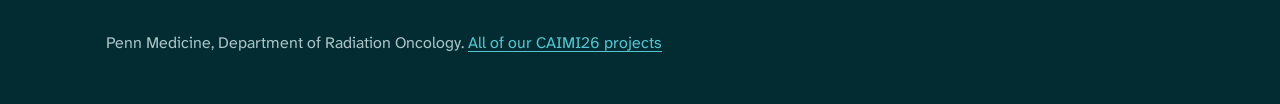
==== commit 502591dd: "fix(beyond-deployment): give the scale as round lower bounds that stay true as data is added - beyon" ====
--- a/beyond-deployment/index.html
+++ b/beyond-deployment/index.html
@@ -107,9 +107,11 @@
         <h2 id="scale">Running on real clinical data</h2>
       </div>
       <ul class="results">
-        <li><span class="figure">8,097</span><span>studies processed to date.</span></li>
-        <li><span class="figure">7,422</span><span>patients covered.</span></li>
+        <li><span class="figure">10,000+</span><span>treatment-planning studies processed.</span></li>
+        <li><span class="figure">9,000+</span><span>patients covered.</span></li>
+        <li><span class="figure">100,000+</span><span>AI contours scored against the clinician-approved ones.</span></li>
       </ul>
+      <p class="cite">The pipeline keeps running, so these grow as new plans are processed.</p>
     </div>
   </section>
 
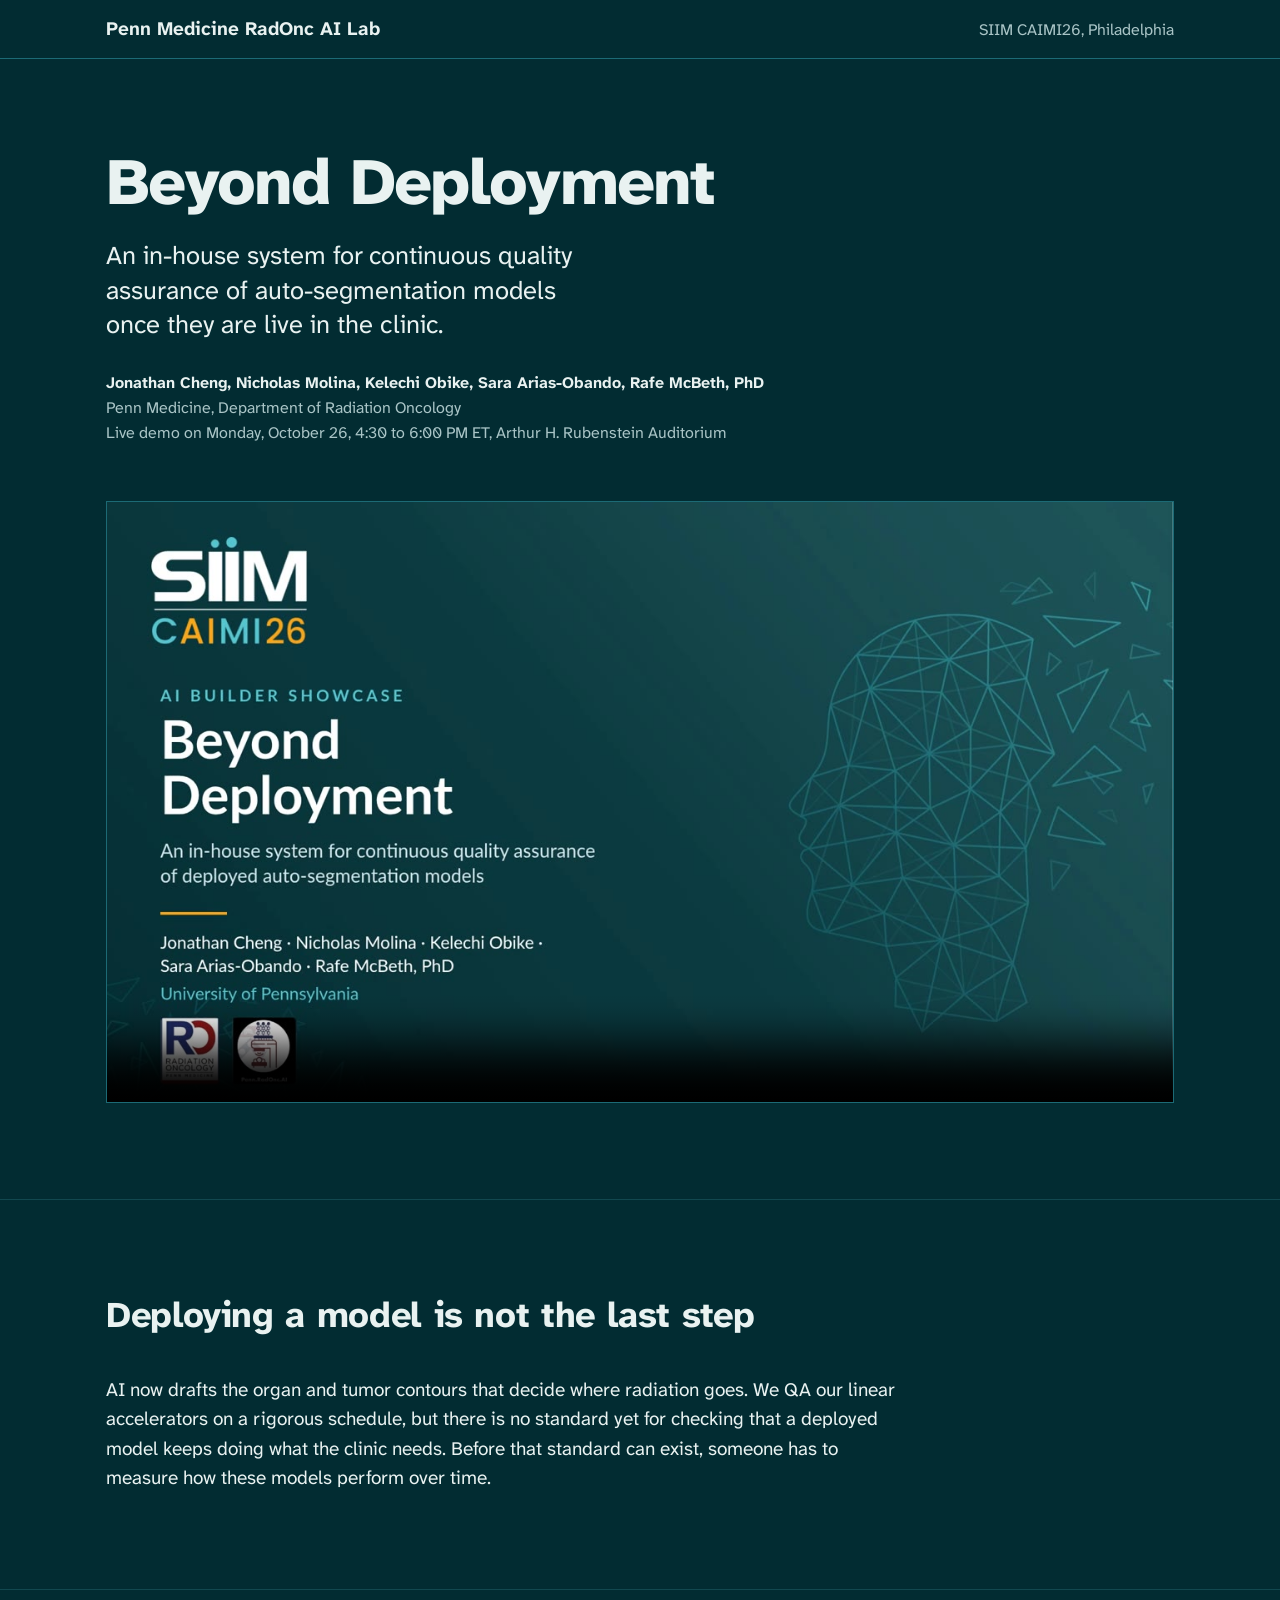
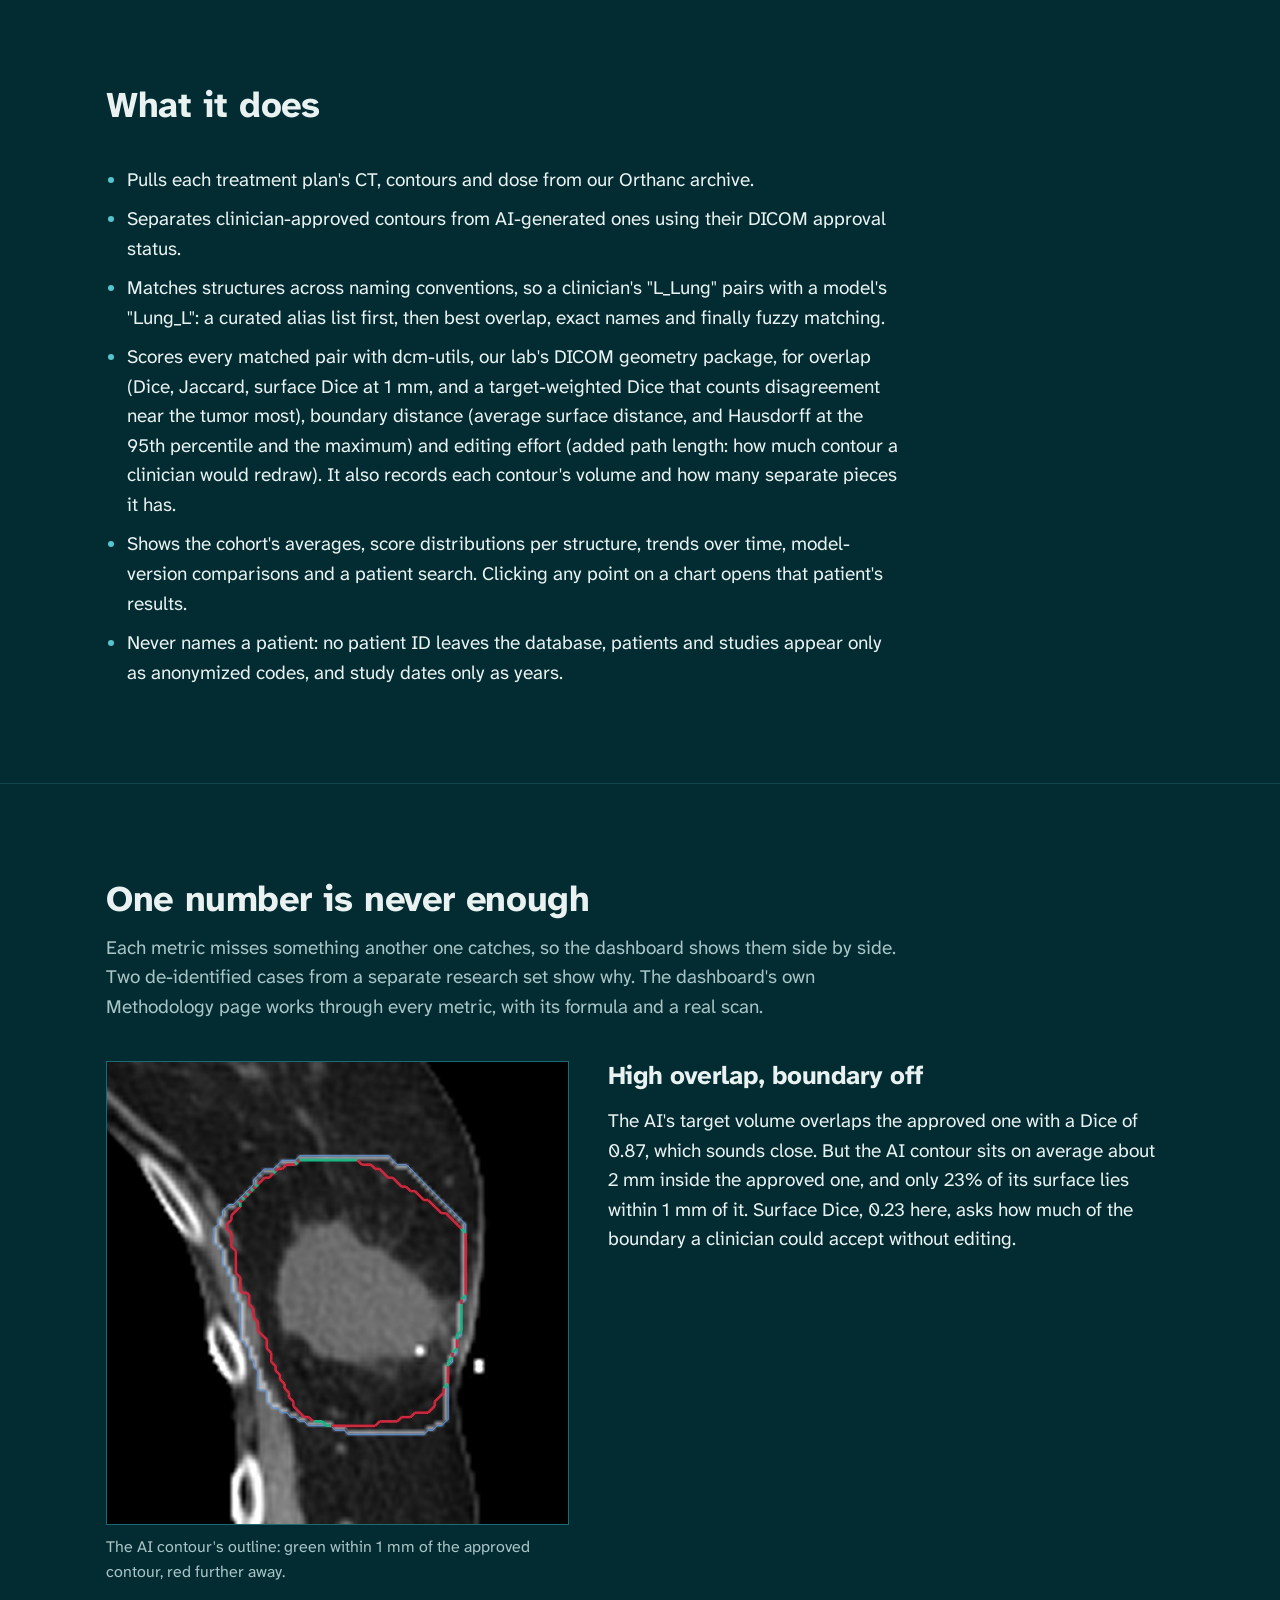
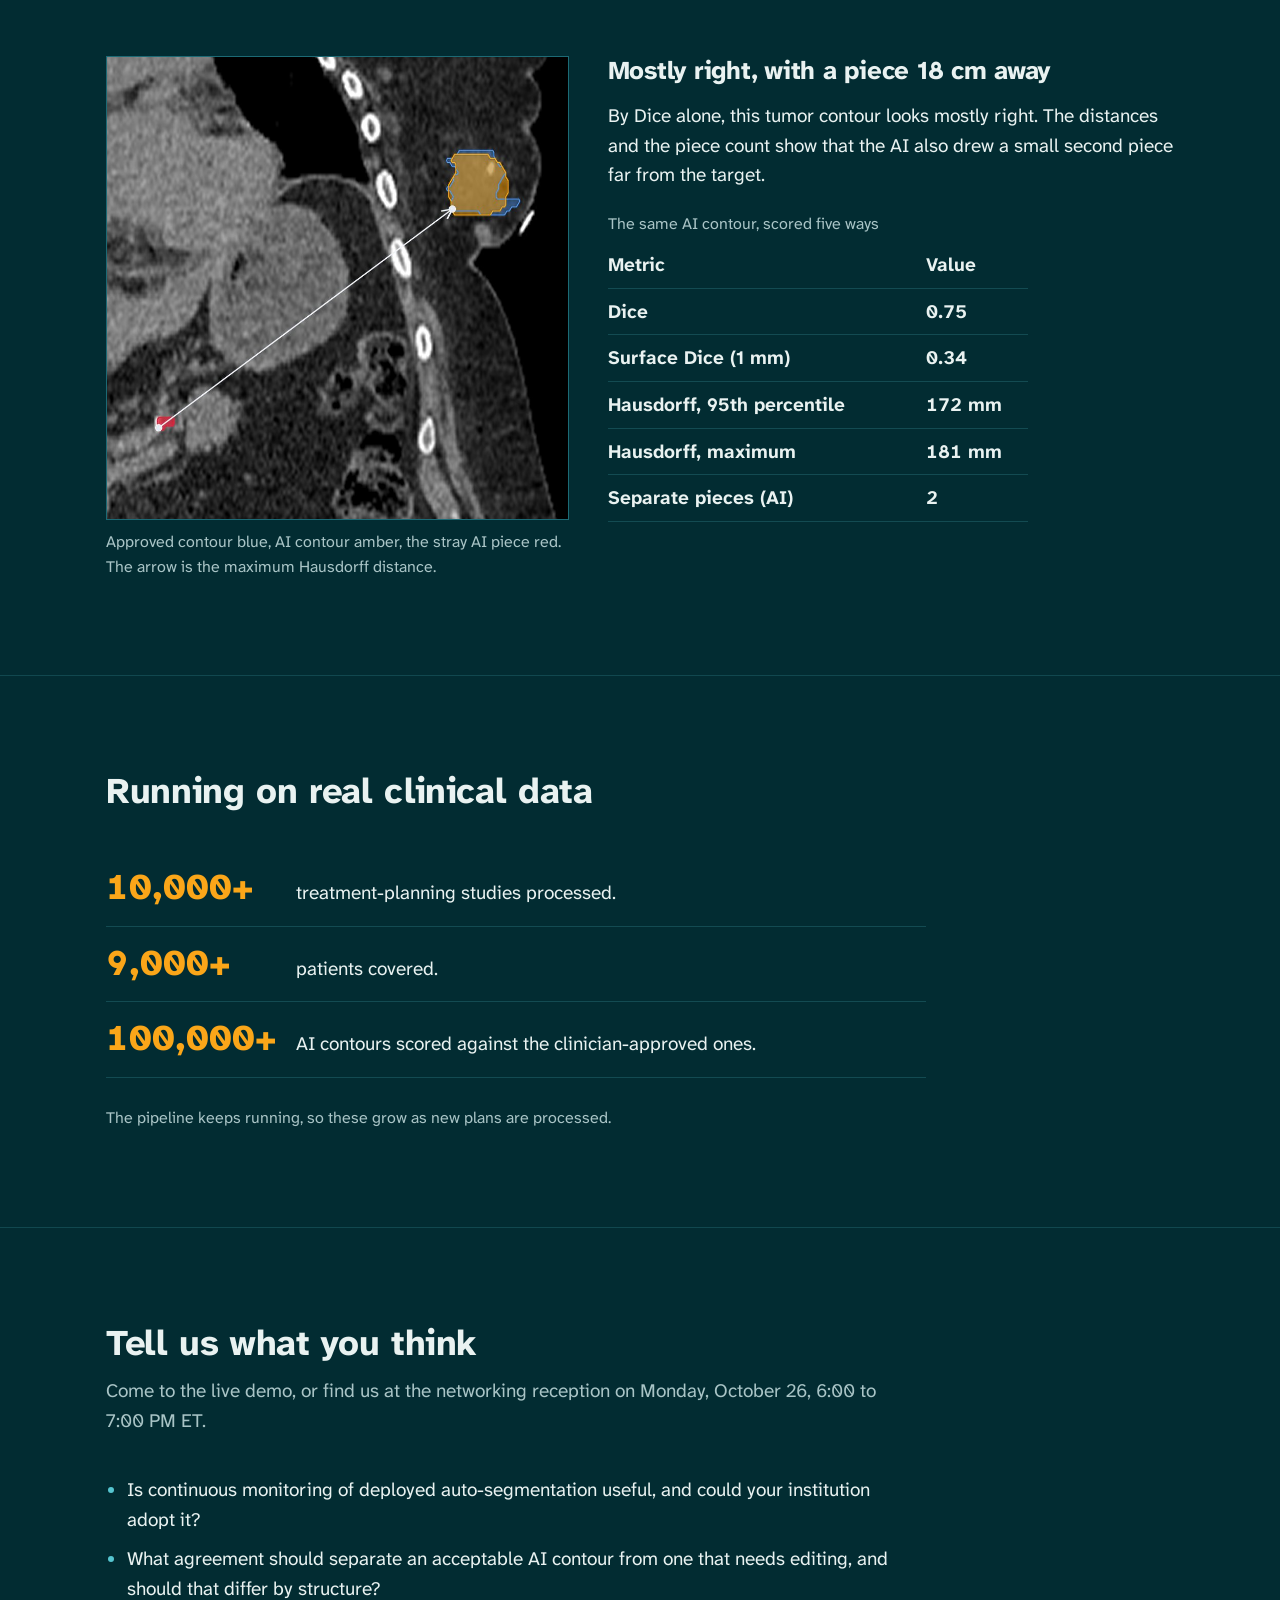
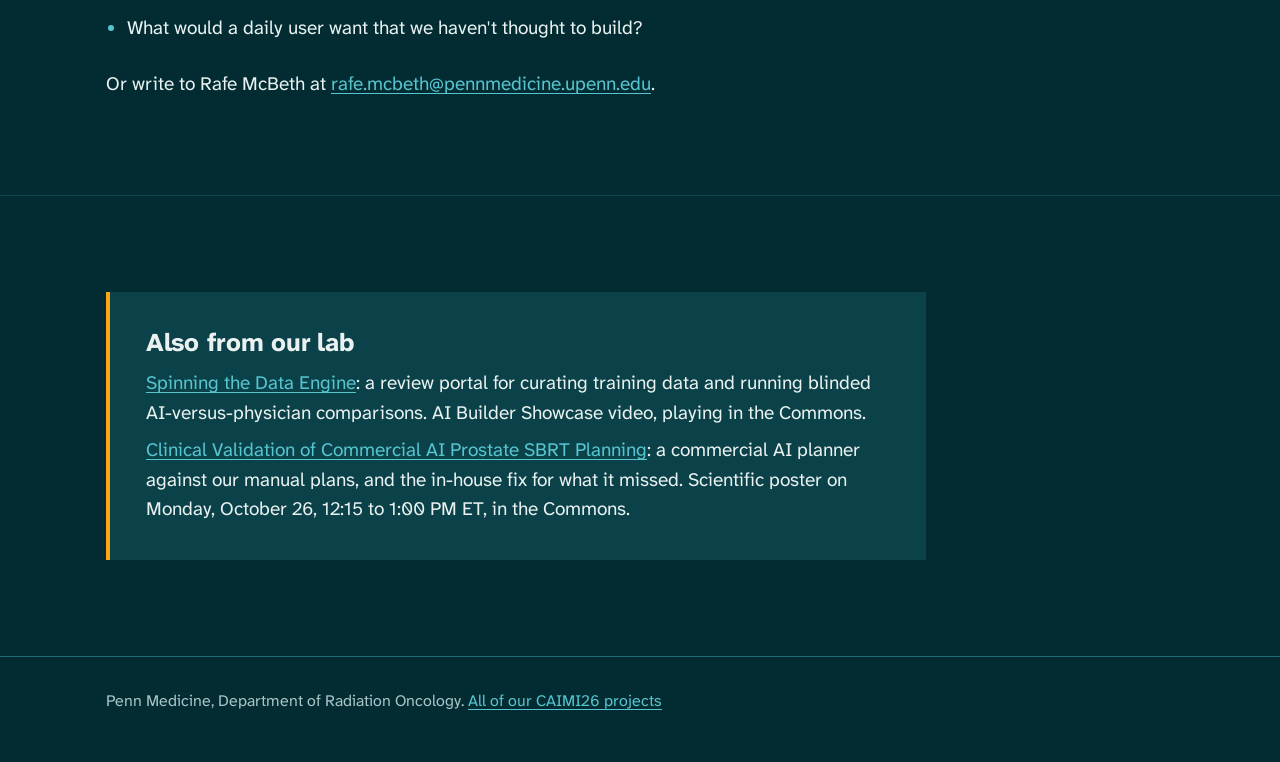
==== commit d4462b97: "feat(beyond-deployment): play the demo video on the page - beyond-deployment/video/caimi26-beyond-de" ====
--- a/beyond-deployment/index.html
+++ b/beyond-deployment/index.html
@@ -29,6 +29,13 @@
         Penn Medicine, Department of Radiation Oncology<br>
         Live demo on Monday, October 26, 4:30 to 6:00 PM ET, Arthur H. Rubenstein Auditorium
       </p>
+      <div class="video has-video" id="video">
+        <video controls playsinline preload="metadata" poster="video/poster.jpg" width="1280" height="720"
+               aria-label="Three-and-a-half-minute demo video, silent, with on-screen captions">
+          <source src="video/caimi26-beyond-deployment.mp4" type="video/mp4">
+          Your browser can't play this video. <a href="video/caimi26-beyond-deployment.mp4">Download it</a>.
+        </video>
+      </div>
     </div>
   </section>
 
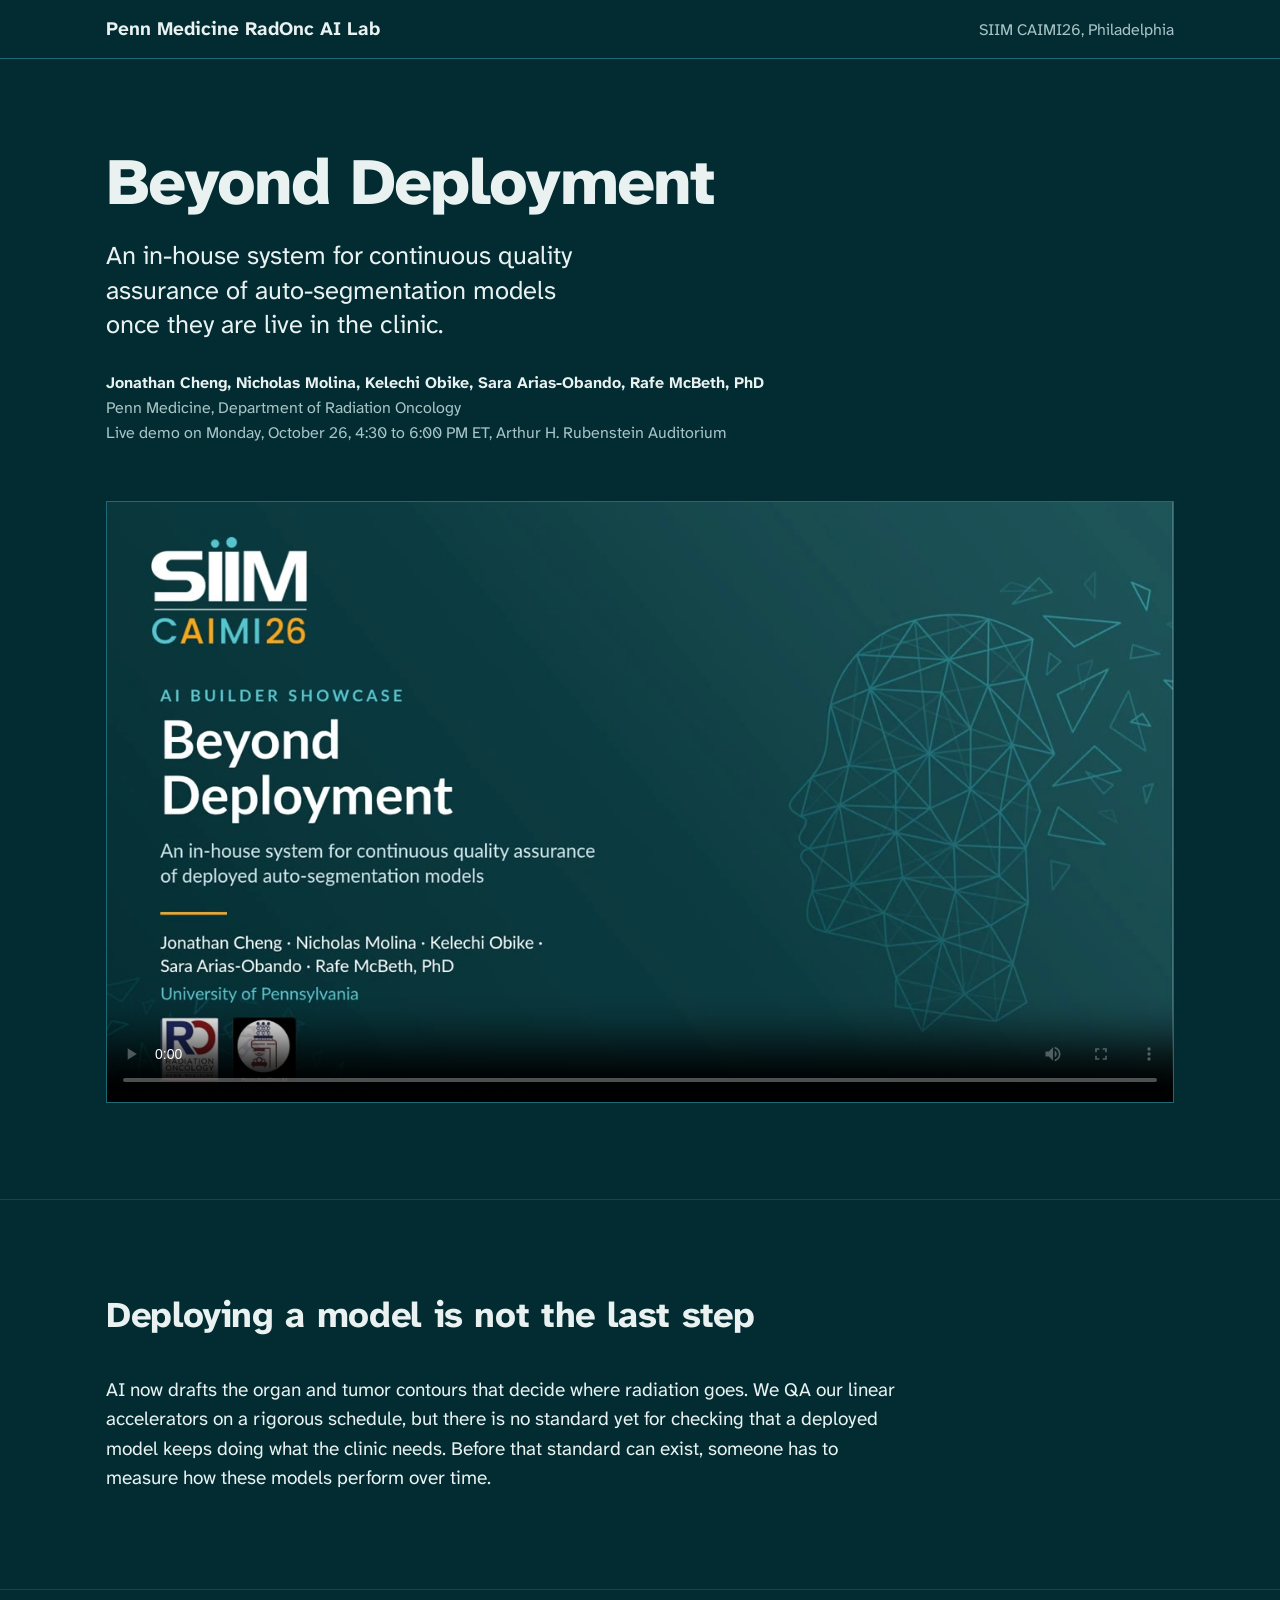
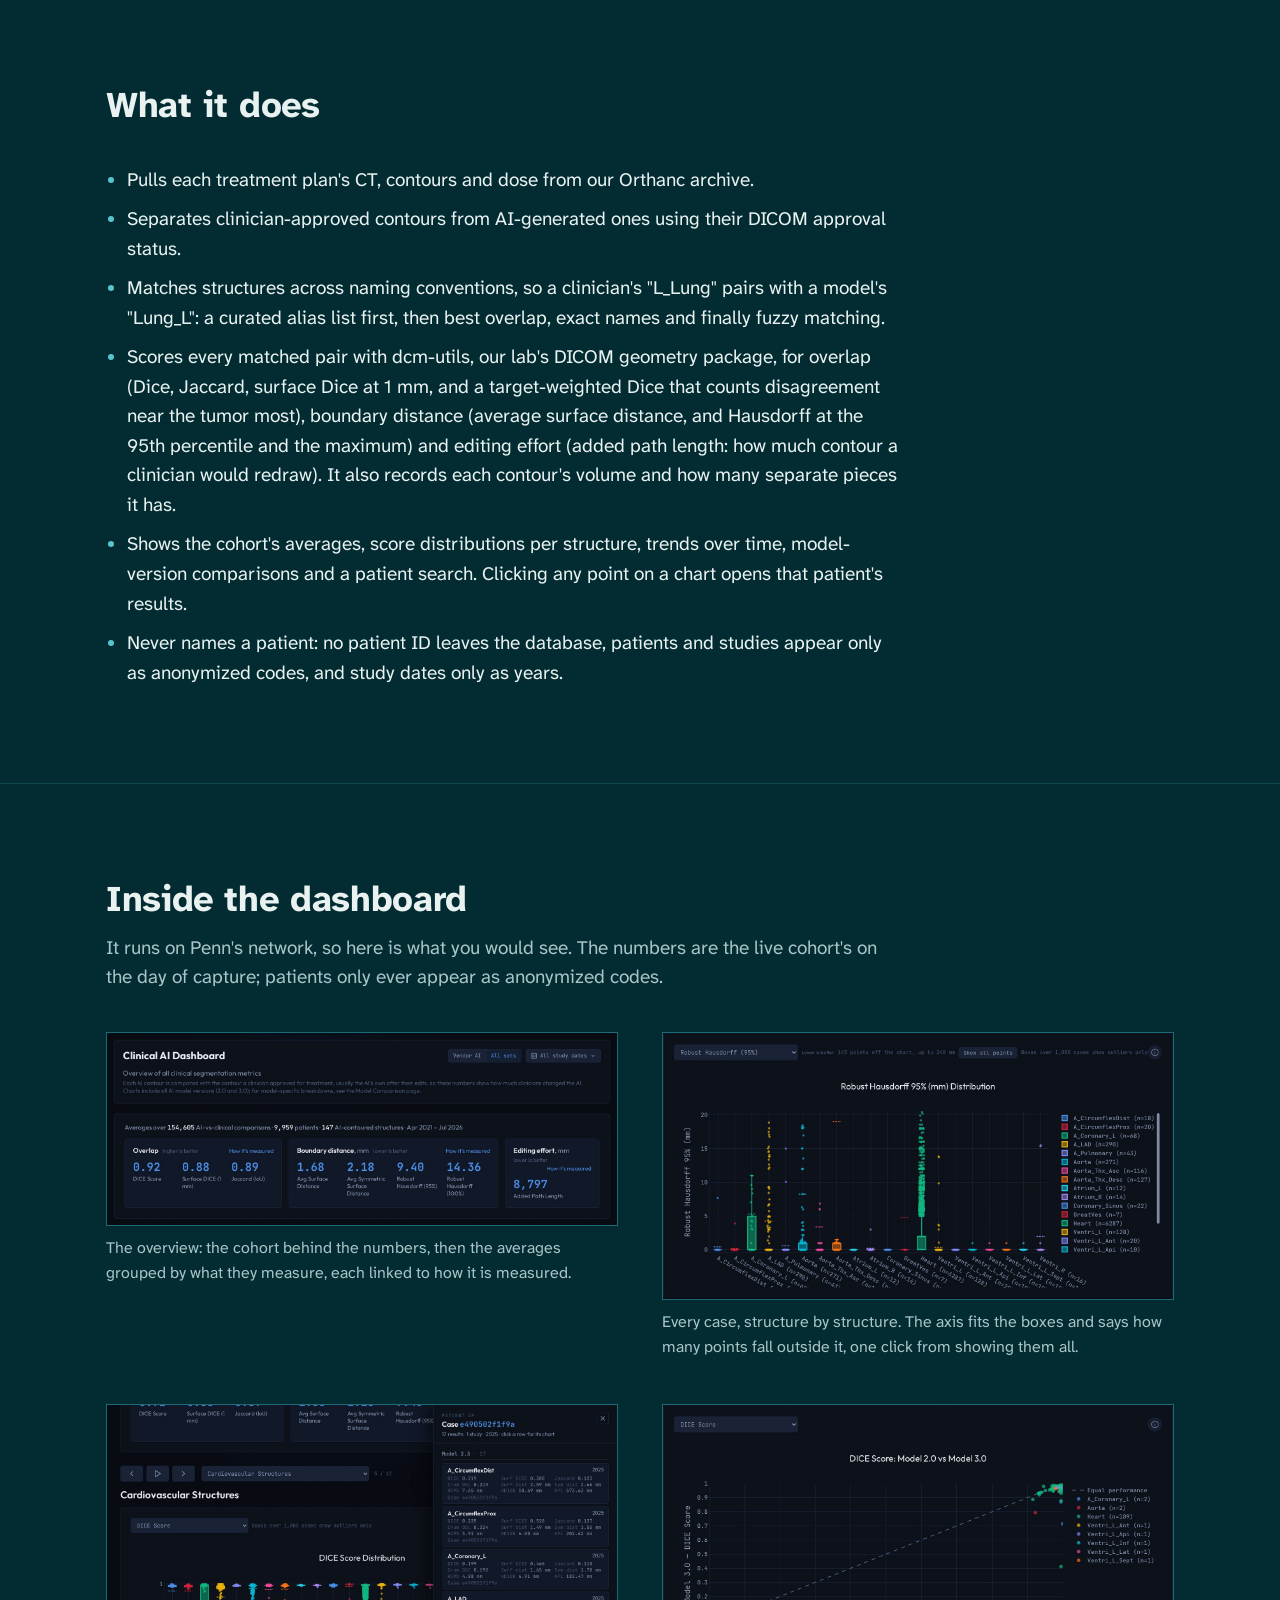
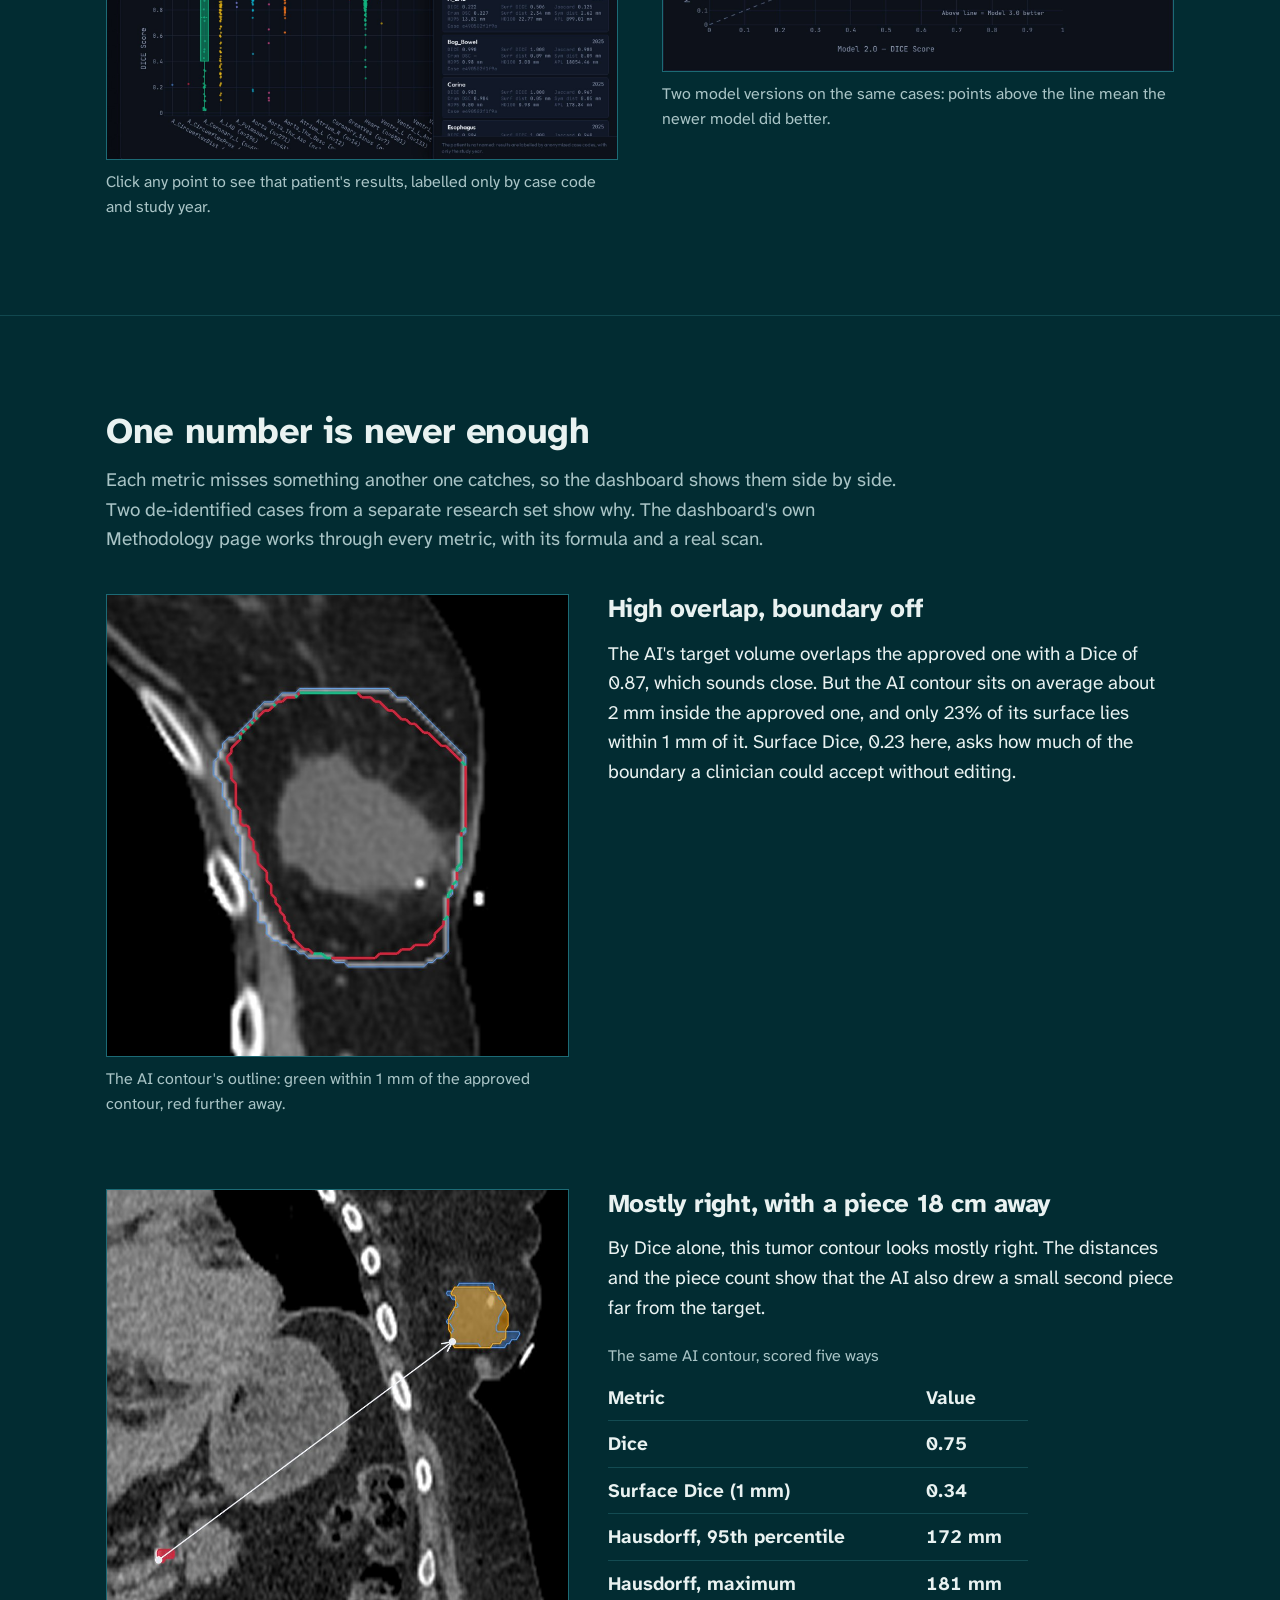
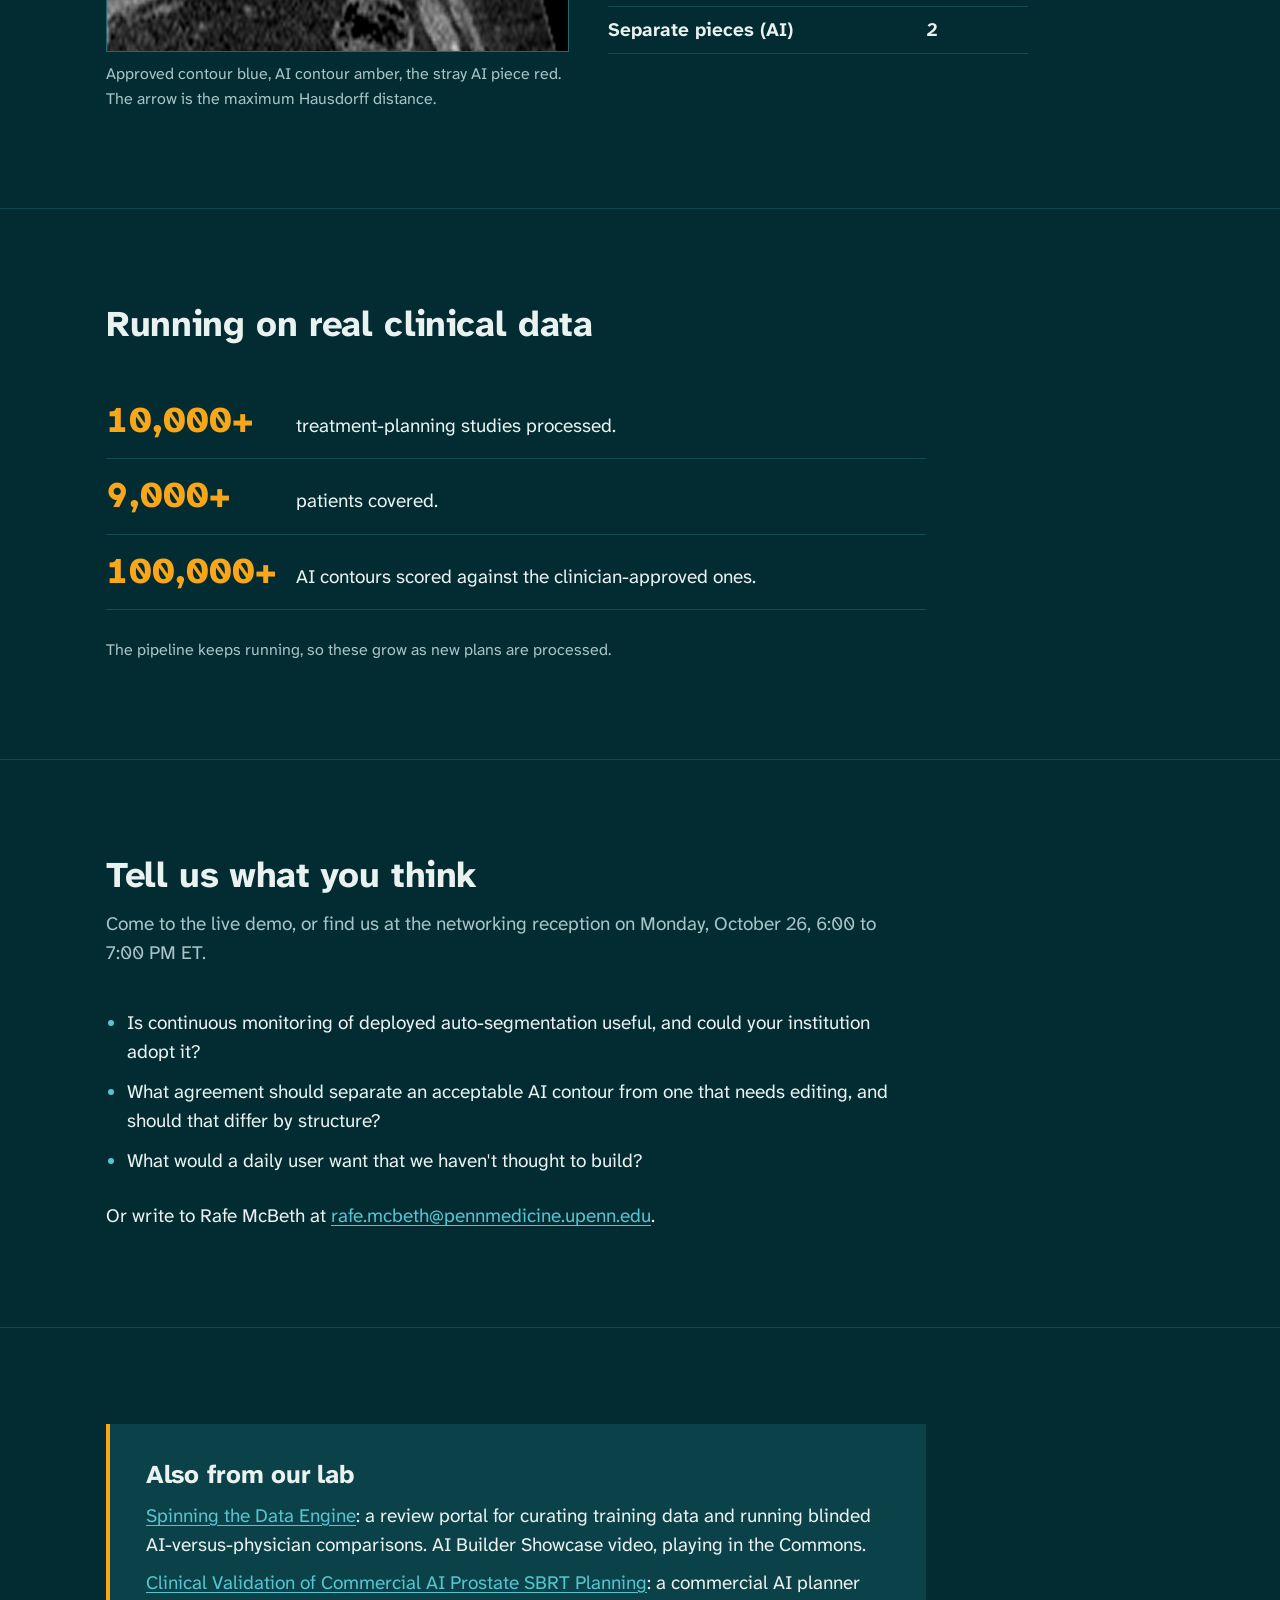
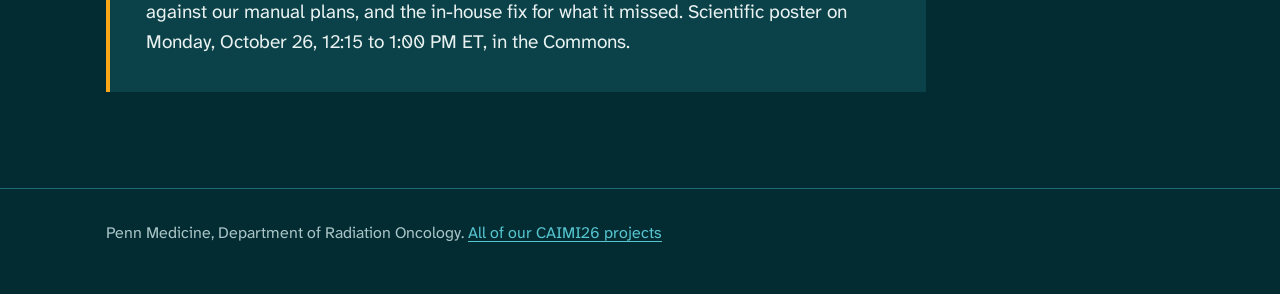
==== commit 4043ef9a: "feat(site): add a favicon, dashboard screenshots and an image on each hub card - assets/favicon.svg," ====
--- a/beyond-deployment/index.html
+++ b/beyond-deployment/index.html
@@ -7,8 +7,12 @@
 <meta name="description" content="An in-house system for continuous quality assurance of deployed auto-segmentation models. Live demo at SIIM CAIMI26.">
 <meta property="og:title" content="Beyond Deployment">
 <meta property="og:description" content="Continuous quality assurance for auto-segmentation models once they are live in the clinic.">
+<meta property="og:image" content="https://mcbethlab.github.io/caimi26/beyond-deployment/img/card.jpg">
 <meta name="theme-color" content="#022c32">
 <link rel="preload" href="../assets/fonts/AtkinsonHyperlegibleNext.woff2" as="font" type="font/woff2" crossorigin>
+<link rel="icon" href="../assets/favicon.svg" type="image/svg+xml">
+<link rel="icon" href="../assets/favicon-32.png" sizes="32x32" type="image/png">
+<link rel="apple-touch-icon" href="../assets/apple-touch-icon.png">
 <link rel="stylesheet" href="../assets/site.css">
 </head>
 <body>
@@ -63,6 +67,33 @@
         <li>Shows the cohort's averages, score distributions per structure, trends over time, model-version comparisons and a patient search. Clicking any point on a chart opens that patient's results.</li>
         <li>Never names a patient: no patient ID leaves the database, patients and studies appear only as anonymized codes, and study dates only as years.</li>
       </ul>
+    </div>
+  </section>
+
+  <section aria-labelledby="inside">
+    <div class="wrap">
+      <div class="section-head">
+        <h2 id="inside">Inside the dashboard</h2>
+        <p>It runs on Penn's network, so here is what you would see. The numbers are the live cohort's on the day of capture; patients only ever appear as anonymized codes.</p>
+      </div>
+      <div class="shots">
+        <figure>
+          <img src="img/dashboard-overview.jpg" alt="The dashboard's overview: one line on the cohort behind the numbers, then average Dice, surface Dice and Jaccard under Overlap, four distances under Boundary distance, and added path length under Editing effort" width="1600" height="602" loading="lazy">
+          <figcaption>The overview: the cohort behind the numbers, then the averages grouped by what they measure, each linked to how it is measured.</figcaption>
+        </figure>
+        <figure>
+          <img src="img/dashboard-boxplot.jpg" alt="Box plots of the 95th-percentile Hausdorff distance for each cardiovascular structure, with every case as a dot and a note that 143 points lie above the chart" width="1600" height="836" loading="lazy">
+          <figcaption>Every case, structure by structure. The axis fits the boxes and says how many points fall outside it, one click from showing them all.</figcaption>
+        </figure>
+        <figure>
+          <img src="img/dashboard-side-panel.jpg" alt="A clicked point opens a side panel listing that patient's results, structure by structure, with every metric, the case code and the study year" width="1600" height="1110" loading="lazy">
+          <figcaption>Click any point to see that patient's results, labelled only by case code and study year.</figcaption>
+        </figure>
+        <figure>
+          <img src="img/dashboard-model-comparison.jpg" alt="A scatter plot of Dice for the same cases under Model 2.0 and Model 3.0, with a dashed line of equal performance" width="1600" height="835" loading="lazy">
+          <figcaption>Two model versions on the same cases: points above the line mean the newer model did better.</figcaption>
+        </figure>
+      </div>
     </div>
   </section>
 
--- a/assets/site.css
+++ b/assets/site.css
@@ -226,3 +226,15 @@
 .case img { width: 100%; border: 1px solid var(--teal); background: #000; }
 .case figcaption { margin-top: 10px; color: var(--mist); font-size: var(--step--1); }
 .case h3 + p { margin-top: 14px; }
+
+/* Hub: an image at the top of each project card. Charts sit on white, as on
+   their own page. */
+.project .thumb { width: 100%; aspect-ratio: 16 / 10; object-fit: cover; border: 1px solid var(--teal); margin-bottom: 20px; background: #000; }
+.project .thumb.chart-thumb { object-fit: contain; background: #fff; padding: 10px; }
+
+/* Beyond Deployment: dashboard screenshots, two to a row on wide screens. */
+.shots { display: grid; gap: clamp(28px, 4vw, 44px); align-items: start; }
+@media (min-width: 880px) { .shots { grid-template-columns: repeat(2, minmax(0, 1fr)); } }
+.shots figure { margin: 0; }
+.shots img { width: 100%; border: 1px solid var(--teal); background: #0d1119; }
+.shots figcaption { margin-top: 10px; color: var(--mist); font-size: var(--step--1); max-width: 56ch; }
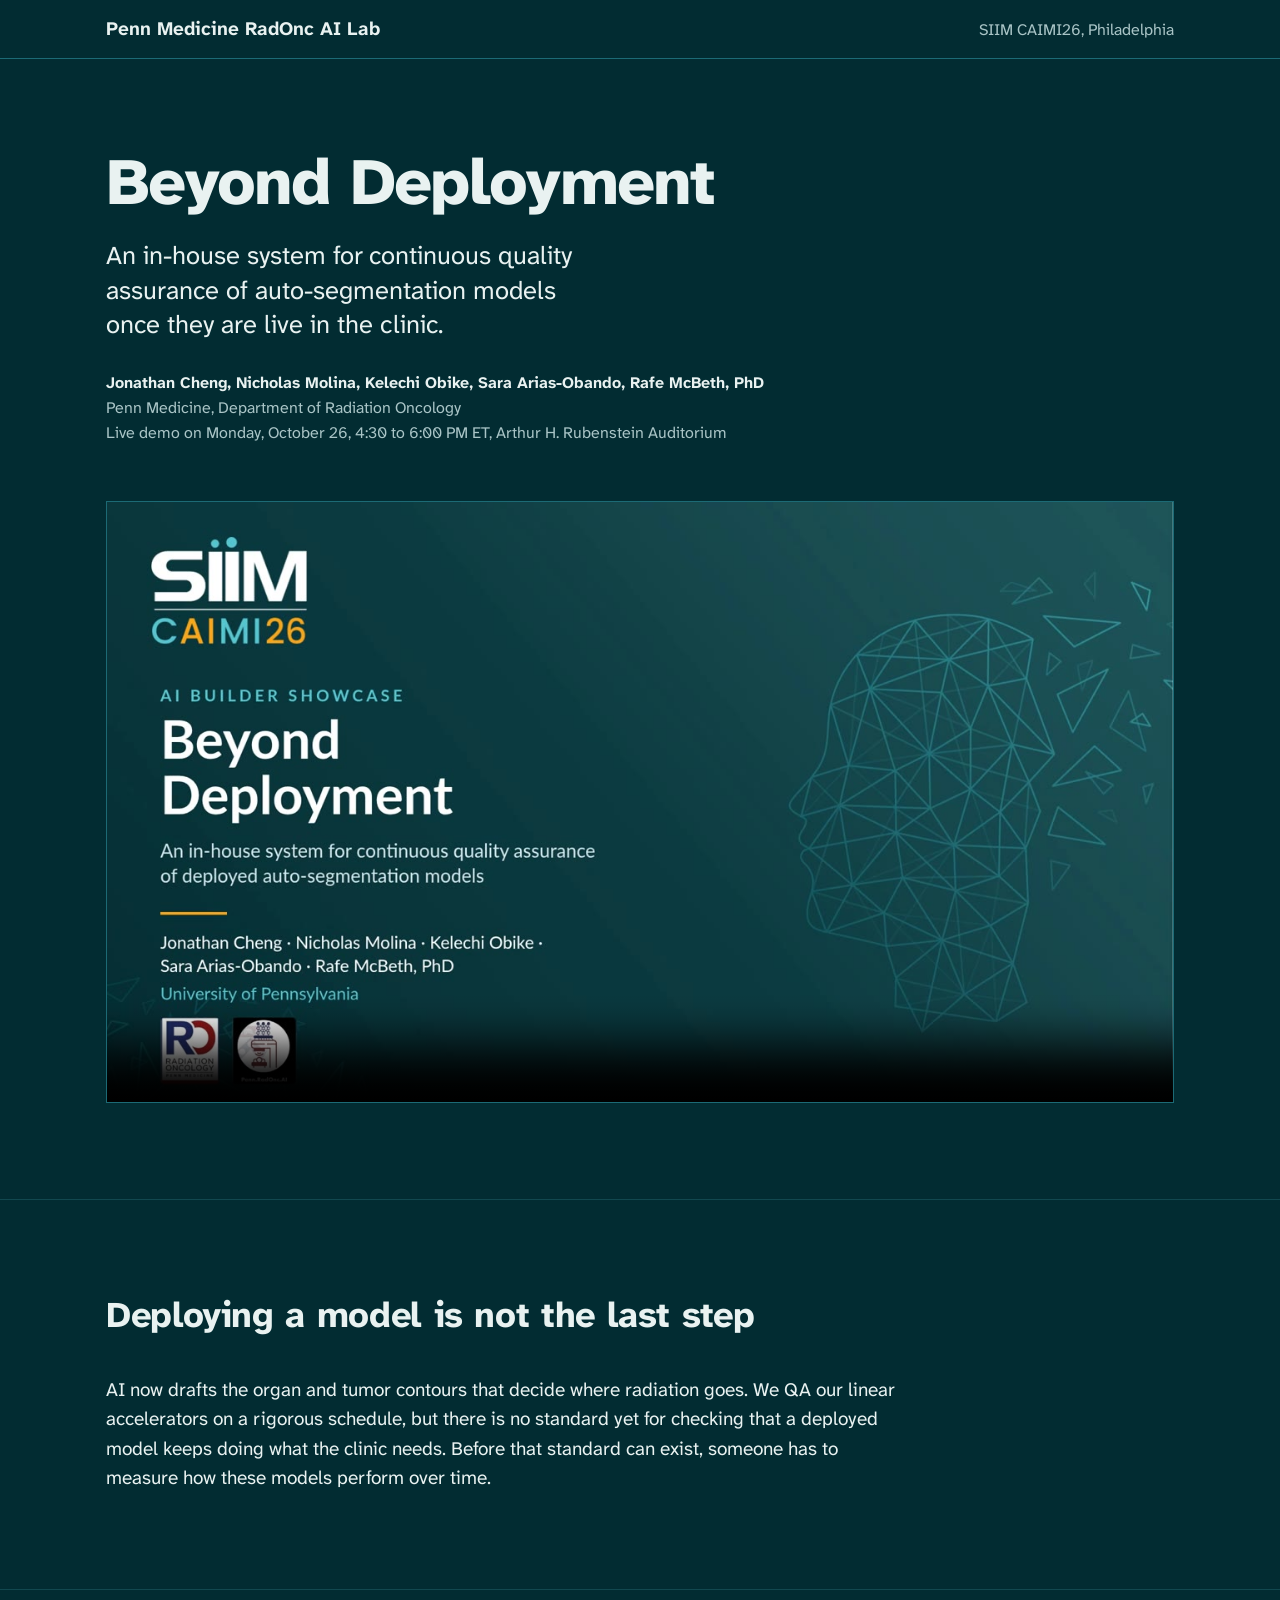
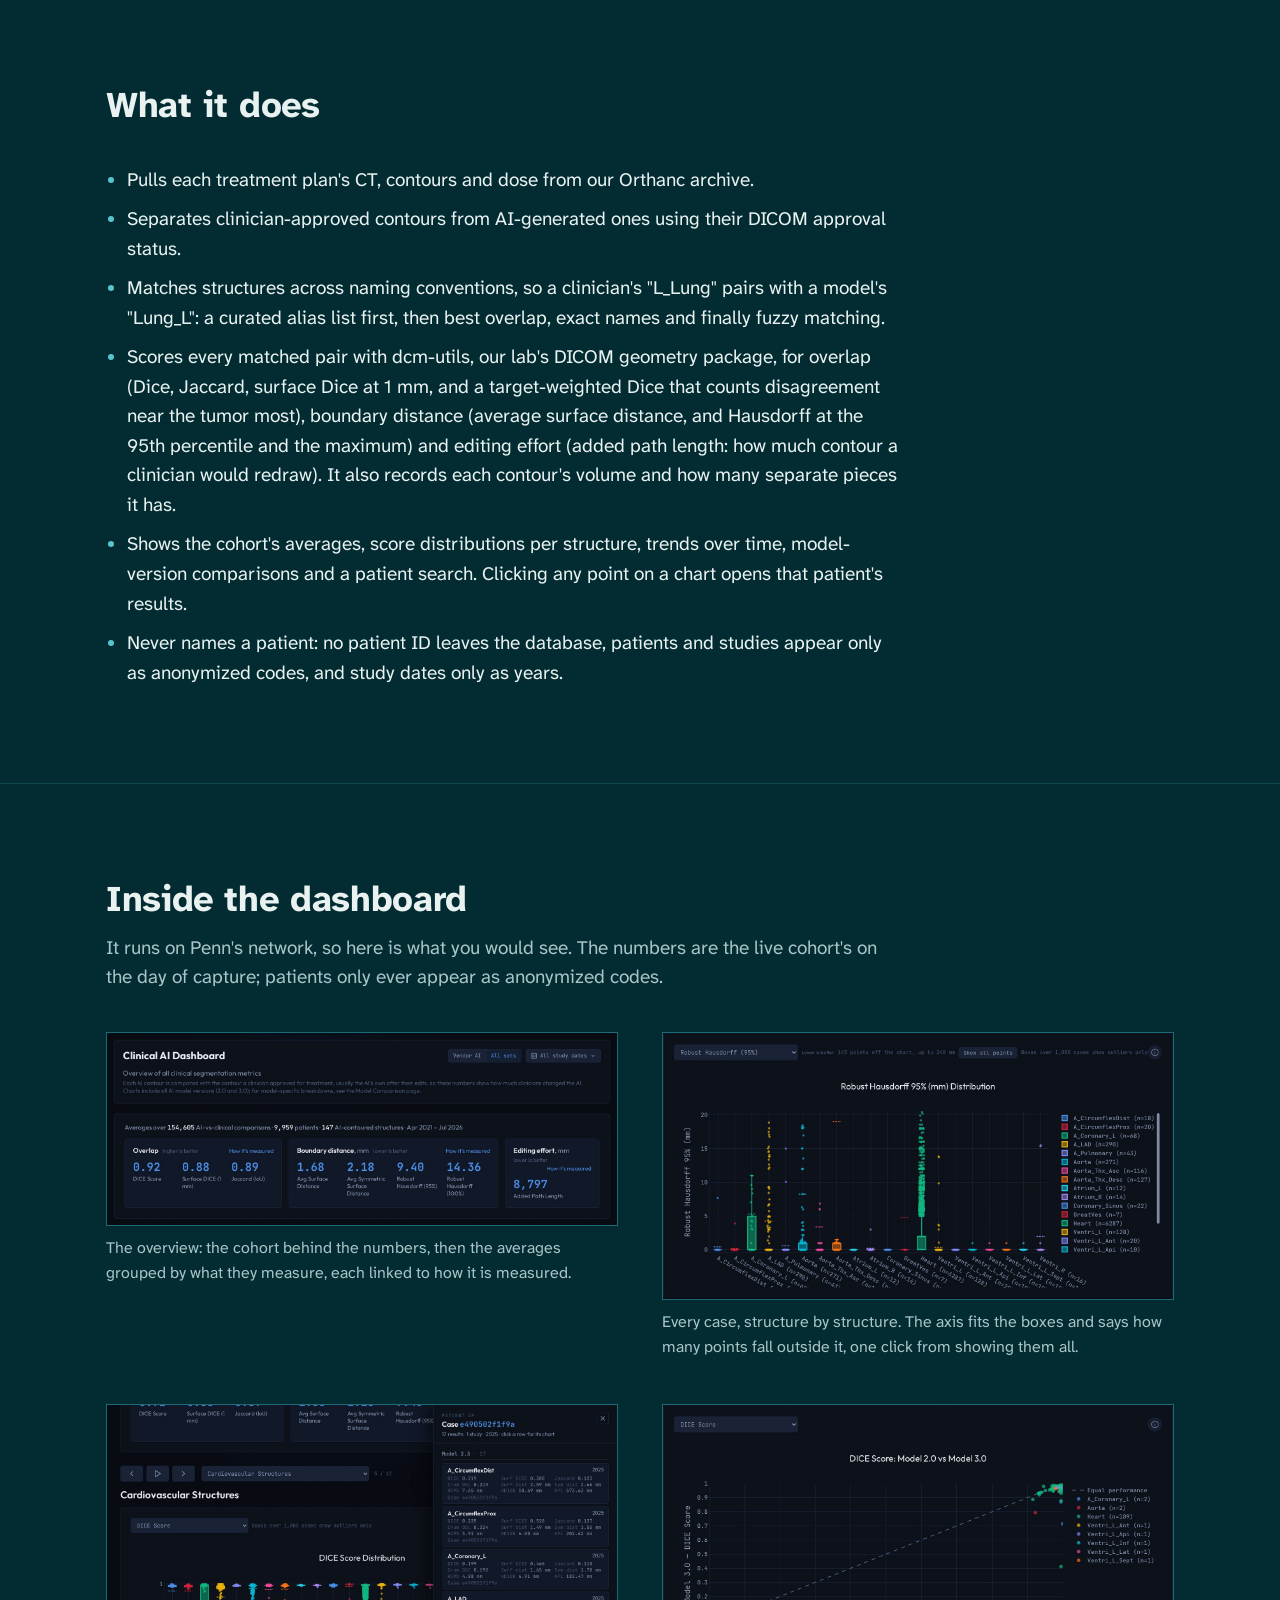
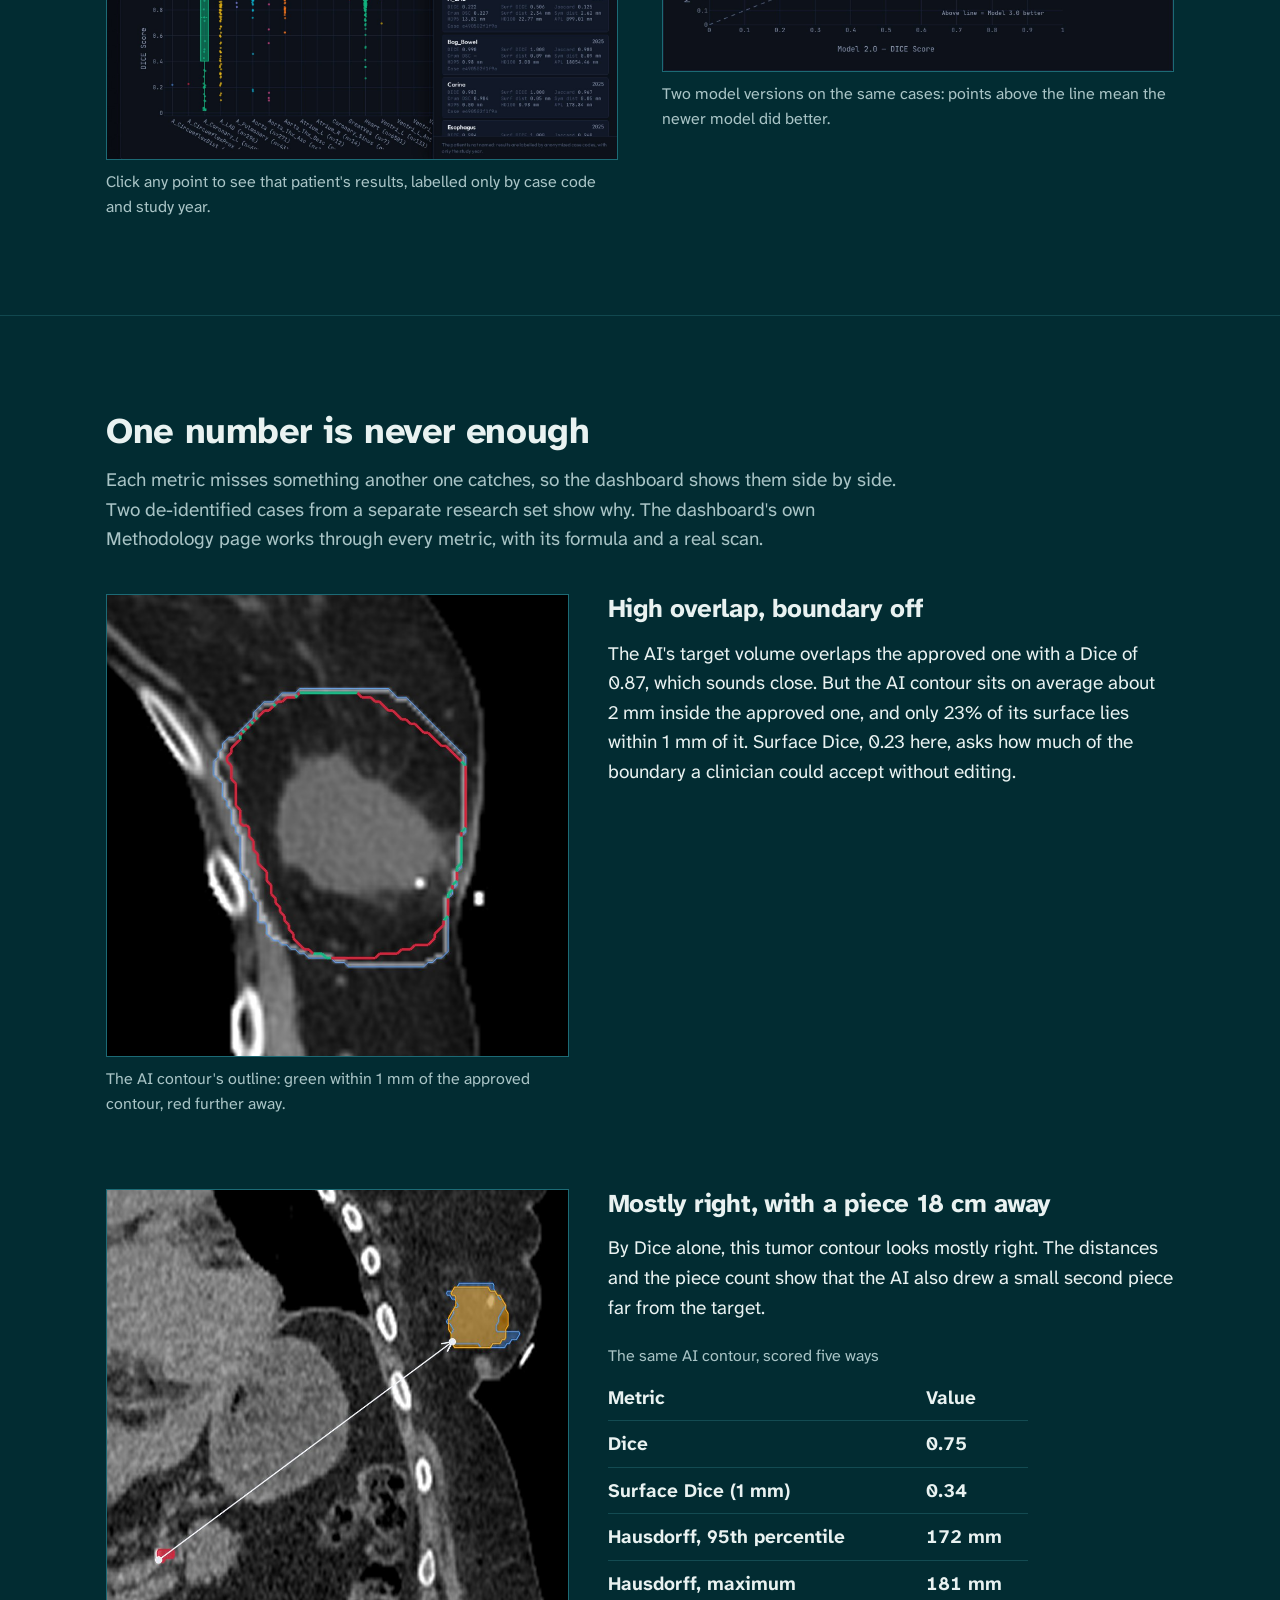
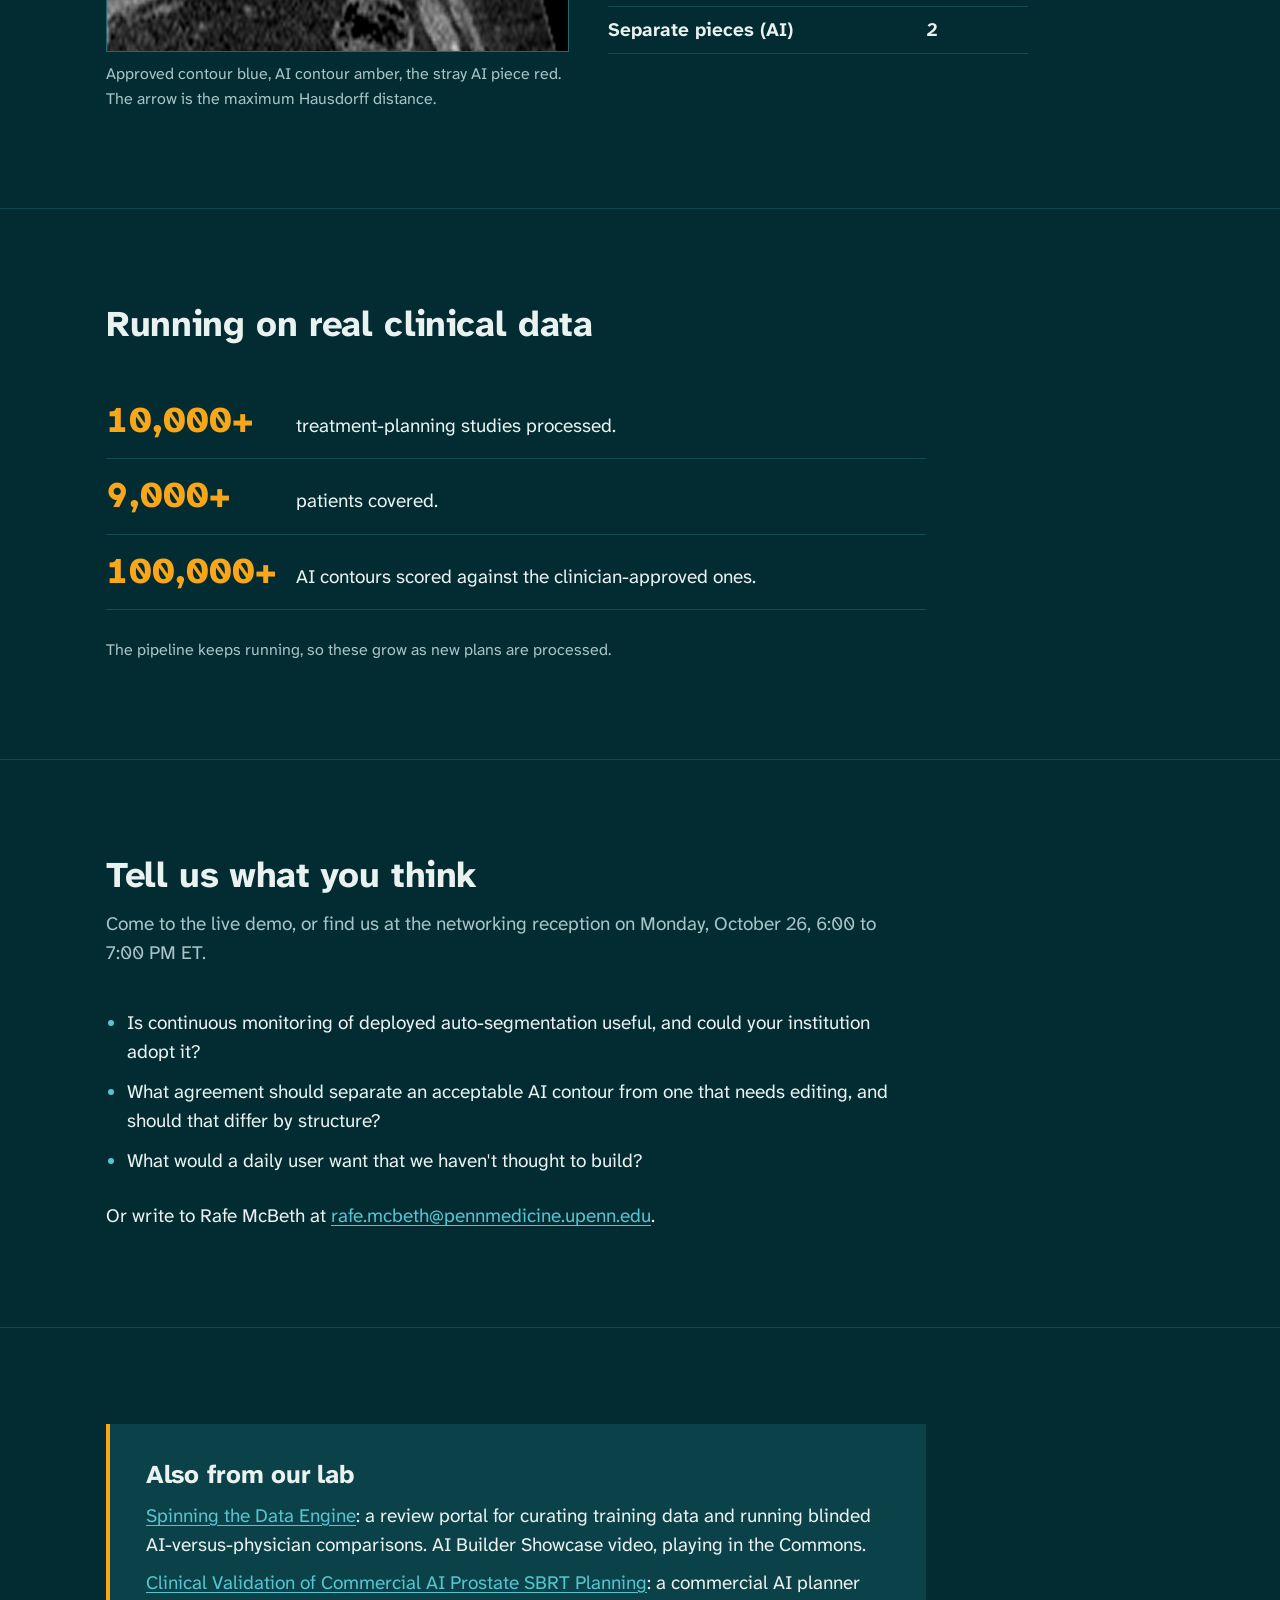
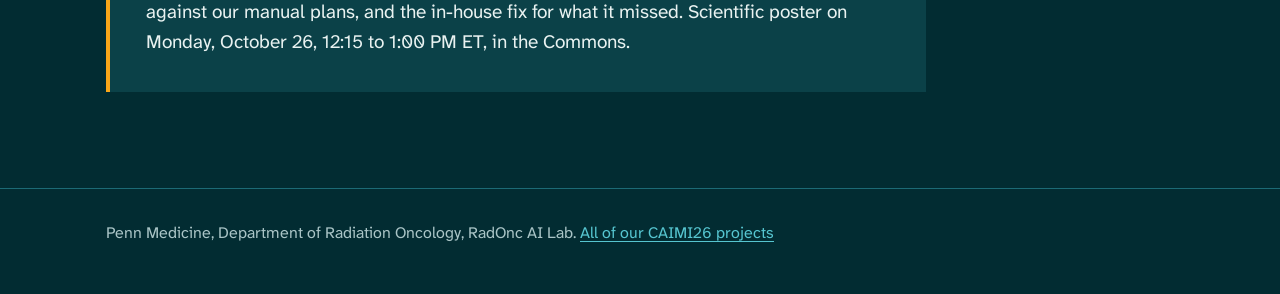
==== commit 258384bd: "fix(hub): draw the lifecycle line on phones, and update the authors and footers - Each stage draws t" ====
--- a/beyond-deployment/index.html
+++ b/beyond-deployment/index.html
@@ -180,7 +180,7 @@
 </main>
 
 <footer>
-  <div class="wrap">Penn Medicine, Department of Radiation Oncology. <a href="../">All of our CAIMI26 projects</a></div>
+  <div class="wrap">Penn Medicine, Department of Radiation Oncology, RadOnc AI Lab. <a href="../">All of our CAIMI26 projects</a></div>
 </footer>
 </body>
 </html>
--- a/assets/site.css
+++ b/assets/site.css
@@ -172,18 +172,39 @@
 .plain li + li { margin-top: 10px; }
 .plain li::marker { color: var(--cyan); }
 
-/* Hub: the lab lifecycle */
-.lifecycle { display: grid; gap: 10px; margin: 0; padding: 0; list-style: none; }
-.lifecycle li { display: flex; align-items: center; gap: 14px; }
-.lifecycle .dot { flex: none; width: 18px; height: 18px; border-radius: 50%; border: 3px solid var(--cyan); }
-.lifecycle .stage { font-weight: 800; font-size: var(--step-1); }
-.lifecycle .by { color: var(--mist); font-size: var(--step--1); }
+/* Hub: the lab lifecycle. One line joins the stages, down the left on a phone
+   and across the top on a wide screen. Each stage draws the piece of line to
+   the next one, from dot centre to dot centre, so it stops at the last stage;
+   the dots sit on top, and the hollow one is filled with the page colour. */
+.lifecycle {
+  --dot: 18px;
+  --gap: 18px;
+  --dot-top: calc((var(--step-1) * 1.25 - var(--dot)) / 2);  /* centres a dot on its stage name */
+  display: grid; gap: var(--gap); margin: 0; padding: 0; list-style: none;
+}
+.lifecycle li { display: flex; align-items: flex-start; gap: 14px; position: relative; }
+.lifecycle .dot {
+  position: relative; z-index: 1; flex: none;
+  width: var(--dot); height: var(--dot); margin-top: var(--dot-top);
+  border-radius: 50%; border: 3px solid var(--cyan); background: var(--deep);
+}
+.lifecycle li:not(:last-child)::before {
+  content: ""; position: absolute; background: var(--cyan);
+  left: calc(var(--dot) / 2 - 1px); width: 2px;
+  top: calc(var(--dot-top) + var(--dot) / 2);
+  bottom: calc(-1 * (var(--gap) + var(--dot-top) + var(--dot) / 2));
+}
+.lifecycle .stage { display: block; font-weight: 800; font-size: var(--step-1); line-height: 1.25; }
+.lifecycle .by { display: block; color: var(--mist); font-size: var(--step--1); }
 .lifecycle li[data-project="engine"] .dot { background: var(--cyan); }
 .lifecycle li[data-project="qa"] .dot { background: var(--marker); border-color: var(--marker); }
 @media (min-width: 880px) {
-  .lifecycle { grid-template-columns: repeat(5, 1fr); gap: 0; position: relative; }
-  .lifecycle::before { content: ""; position: absolute; left: 9px; right: 9px; top: 9px; height: 2px; background: var(--cyan); }
-  .lifecycle li { flex-direction: column; align-items: flex-start; gap: 10px; position: relative; }
+  .lifecycle { --gap: 0px; --dot-top: 0px; grid-template-columns: repeat(5, 1fr); }
+  .lifecycle li { flex-direction: column; gap: 10px; }
+  .lifecycle li:not(:last-child)::before {
+    left: calc(var(--dot) / 2); right: calc(var(--dot) / -2); width: auto;
+    top: calc(var(--dot) / 2 - 1px); bottom: auto; height: 2px;
+  }
 }
 
 .projects { display: grid; gap: clamp(28px, 5vw, 56px); }
